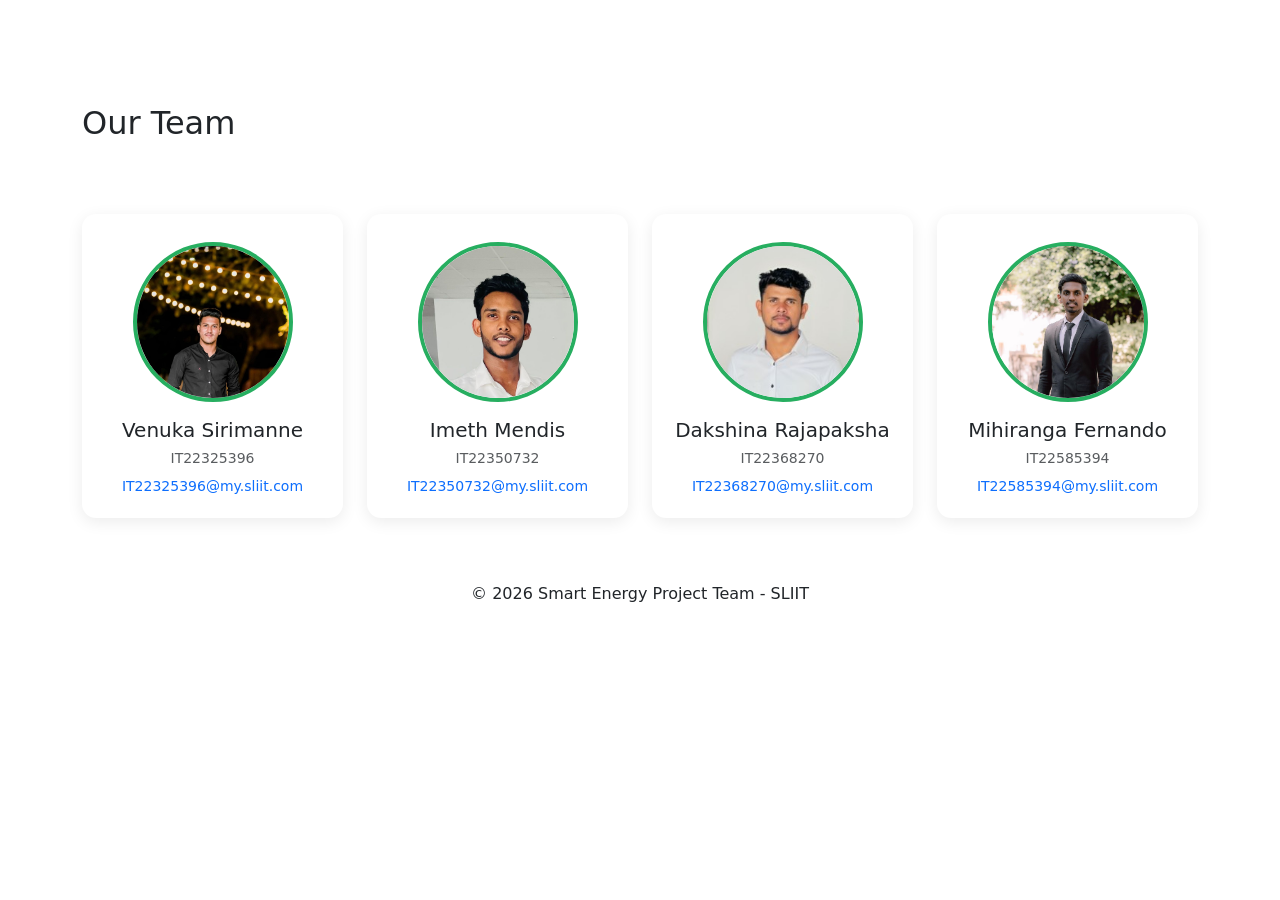
==== about.html @ 3e6121e8 "first commit" ====
<!DOCTYPE html>
<html lang="en">
<head>
    <meta charset="UTF-8">
    <title>About Us | Smart Energy Management</title>
    <link href="https://cdn.jsdelivr.net/npm/bootstrap@5.3.0/dist/css/bootstrap.min.css" rel="stylesheet">
    <link rel="stylesheet" href="assets/css/style.css">
</head>
<body>

<nav class="navbar navbar-expand-lg navbar-dark sticky-top">
    <div class="container">
        <a class="navbar-brand" href="index.html">EnergySMART</a>
        <button class="navbar-toggler" type="button" data-bs-toggle="collapse" data-bs-target="#navbarNav">
            <span class="navbar-toggler-icon"></span>
        </button>
        <div class="collapse navbar-collapse" id="navbarNav">
            <ul class="navbar-nav ms-auto">
                <li class="nav-item"><a class="nav-link" href="index.html">Home</a></li>
                <li class="nav-item"><a class="nav-link" href="domain.html">Domain</a></li>
                <li class="nav-item dropdown">
                    <a class="nav-link dropdown-toggle" href="#" id="milestoneDrop" data-bs-toggle="dropdown">Milestones</a>
                    <ul class="dropdown-menu">
                        <li><a class="dropdown-item" href="milestones.html#proposal">Project Proposal</a></li>
                        <li><a class="dropdown-item" href="milestones.html#pp1">Progress Presentation 1</a></li>
                        <li><a class="dropdown-item" href="milestones.html#pp2">Progress Presentation 2</a></li>
                        <li><a class="dropdown-item" href="milestones.html#final">Final Assessment</a></li>
                    </ul>
                </li>
                <li class="nav-item"><a class="nav-link" href="documents.html">Documents</a></li>
                <li class="nav-item"><a class="nav-link" href="slides.html">Slides</a></li>
                <li class="nav-item"><a class="nav-link active" href="about.html">About us</a></li>
                <li class="nav-item"><a class="nav-link" href="contact.html">Contact us</a></li>
            </ul>
        </div>
    </div>
</nav>

<style>
    .member-img {
        width: 160px;
        height: 160px;
        object-fit: cover;
        object-position: center top;
        border-radius: 50%;
        border: 4px solid #27ae60;
        display: block;
        margin: 0 auto 16px;
    }
    .member-card {
        background: #fff;
        border-radius: 14px;
        padding: 28px 16px 20px;
        box-shadow: 0 4px 16px rgba(0,0,0,0.08);
        transition: transform .2s;
    }
    .member-card:hover { transform: translateY(-5px); }
</style>

<main class="container my-5">
    <h2 class="section-title">Our Team</h2>
    <div class="row text-center mt-5 g-4">
        <div class="col-md-3 col-sm-6">
            <div class="member-card">
                <img src="assets/images/member1.jpg" class="member-img" alt="Venuka Sirimanne">
                <h5 class="mb-1">Venuka Sirimanne</h5>
                <p class="text-muted mb-1"><small>IT22325396</small></p>
                <p class="mb-0"><a href="mailto:IT22325396@my.sliit.com" class="text-decoration-none small">IT22325396@my.sliit.com</a></p>
            </div>
        </div>
        <div class="col-md-3 col-sm-6">
            <div class="member-card">
                <img src="assets/images/member2.jpg" class="member-img" alt="Imeth Mendis">
                <h5 class="mb-1">Imeth Mendis</h5>
                <p class="text-muted mb-1"><small>IT22350732</small></p>
                <p class="mb-0"><a href="mailto:IT22350732@my.sliit.com" class="text-decoration-none small">IT22350732@my.sliit.com</a></p>
            </div>
        </div>
        <div class="col-md-3 col-sm-6">
            <div class="member-card">
                <img src="assets/images/member3.jpg" class="member-img" alt="Dakshina Rajapaksha">
                <h5 class="mb-1">Dakshina Rajapaksha</h5>
                <p class="text-muted mb-1"><small>IT22368270</small></p>
                <p class="mb-0"><a href="mailto:IT22368270@my.sliit.com" class="text-decoration-none small">IT22368270@my.sliit.com</a></p>
            </div>
        </div>
        <div class="col-md-3 col-sm-6">
            <div class="member-card">
                <img src="assets/images/member4.jpg" class="member-img" alt="Mihiranga Fernando">
                <h5 class="mb-1">Mihiranga Fernando</h5>
                <p class="text-muted mb-1"><small>IT22585394</small></p>
                <p class="mb-0"><a href="mailto:IT22585394@my.sliit.com" class="text-decoration-none small">IT22585394@my.sliit.com</a></p>
            </div>
        </div>
    </div>
</main>
<footer class="text-center py-3 mt-5"><p>&copy; 2026 Smart Energy Project Team - SLIIT</p></footer>

<script src="https://cdn.jsdelivr.net/npm/bootstrap@5.3.0/dist/js/bootstrap.bundle.min.js"></script>
</body>
</html>
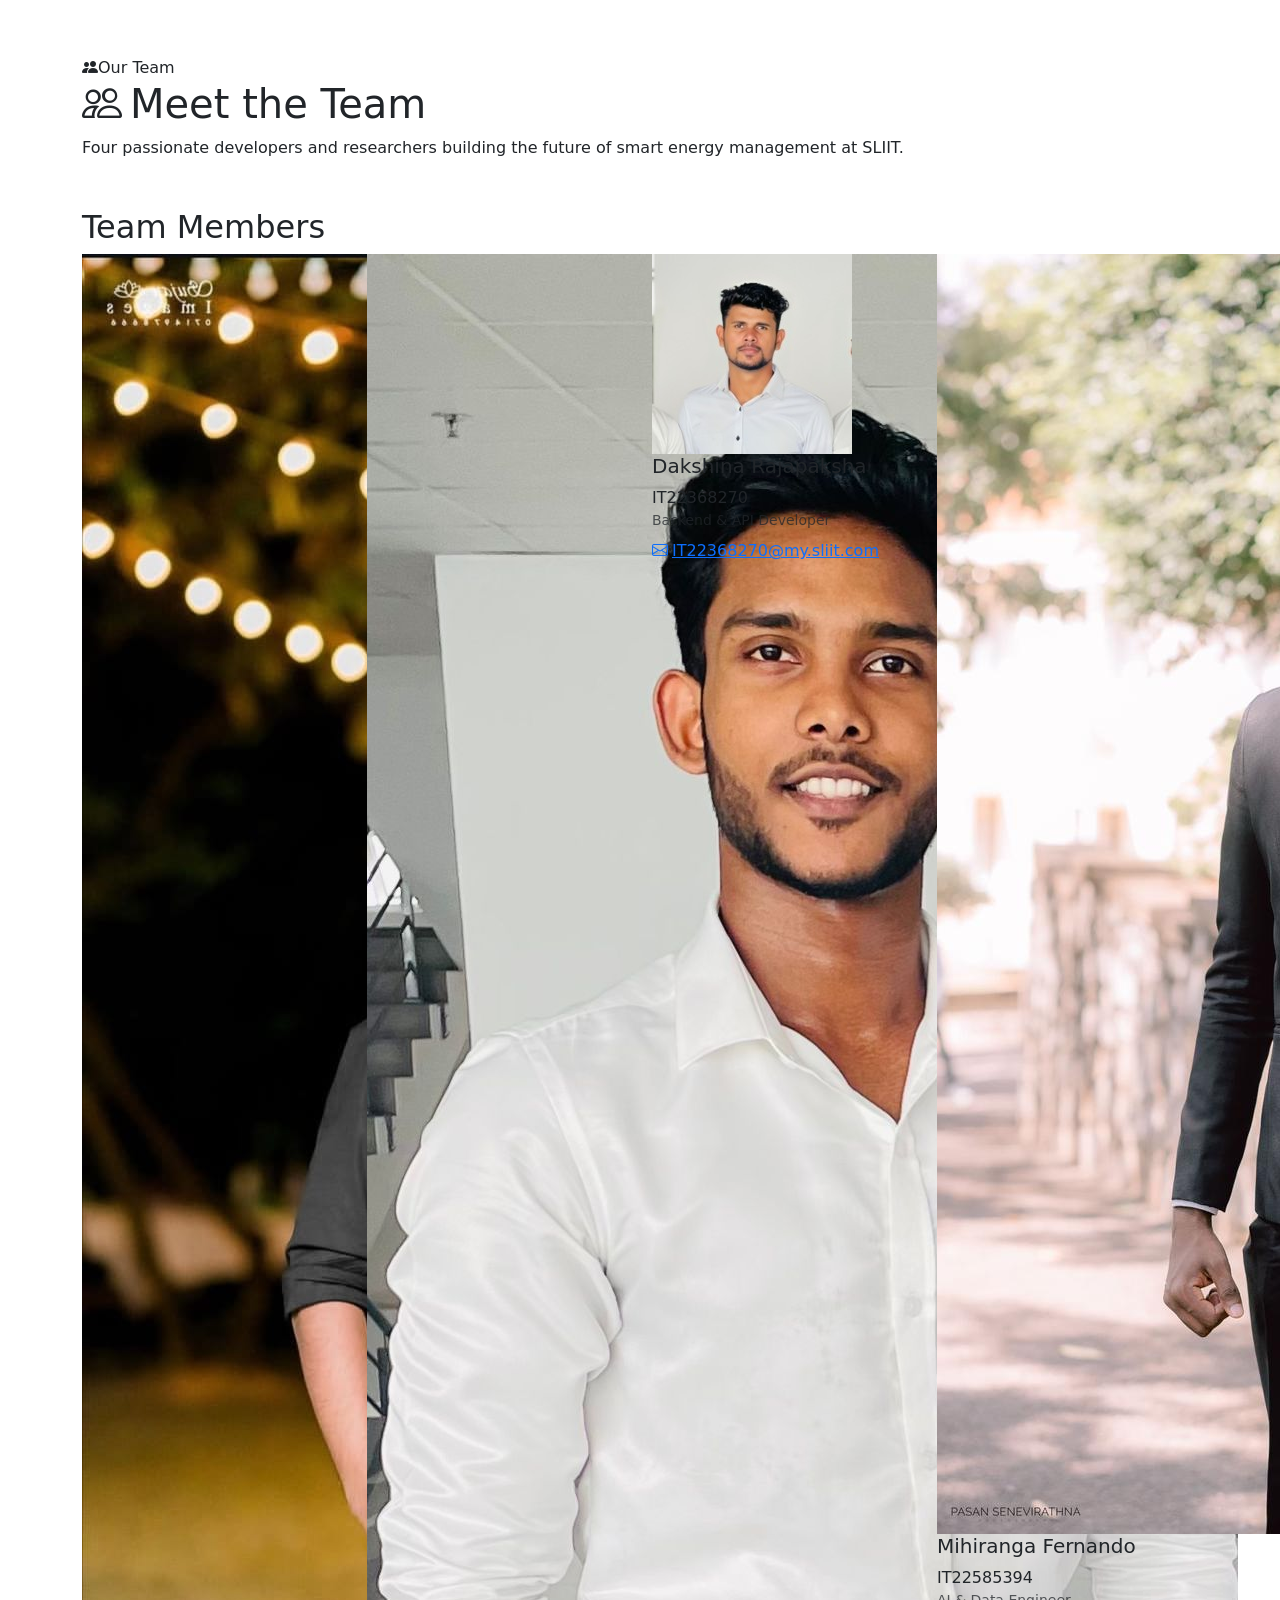
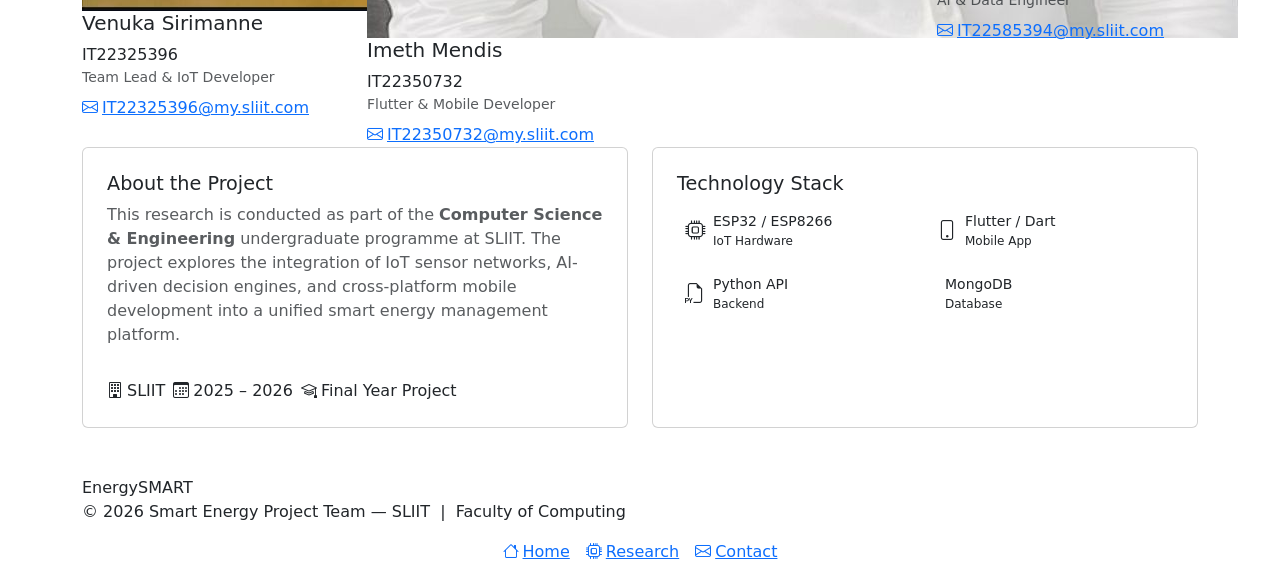
==== commit f991c360: "Enhance website responsiveness and navigation; update contact page layout, add team member details, " ====
--- a/about.html
+++ b/about.html
@@ -1,101 +1,161 @@
-<!DOCTYPE html>
+﻿<!DOCTYPE html>
 <html lang="en">
 <head>
     <meta charset="UTF-8">
+    <meta name="viewport" content="width=device-width, initial-scale=1.0">
     <title>About Us | Smart Energy Management</title>
     <link href="https://cdn.jsdelivr.net/npm/bootstrap@5.3.0/dist/css/bootstrap.min.css" rel="stylesheet">
+    <link href="https://cdn.jsdelivr.net/npm/bootstrap-icons@1.11.3/font/bootstrap-icons.css" rel="stylesheet">
     <link rel="stylesheet" href="assets/css/style.css">
 </head>
 <body>
 
+<!-- ── Navbar ── -->
 <nav class="navbar navbar-expand-lg navbar-dark sticky-top">
     <div class="container">
-        <a class="navbar-brand" href="index.html">EnergySMART</a>
-        <button class="navbar-toggler" type="button" data-bs-toggle="collapse" data-bs-target="#navbarNav">
+        <a class="navbar-brand" href="index.html">Energy<span>SMART</span></a>
+        <button class="navbar-toggler" type="button" data-bs-toggle="collapse" data-bs-target="#navbarNav" aria-label="Toggle navigation">
             <span class="navbar-toggler-icon"></span>
         </button>
         <div class="collapse navbar-collapse" id="navbarNav">
-            <ul class="navbar-nav ms-auto">
-                <li class="nav-item"><a class="nav-link" href="index.html">Home</a></li>
-                <li class="nav-item"><a class="nav-link" href="domain.html">Domain</a></li>
+            <ul class="navbar-nav ms-auto align-items-lg-center">
+                <li class="nav-item"><a class="nav-link" href="index.html"><i class="bi bi-house-fill me-1"></i>Home</a></li>
+                <li class="nav-item"><a class="nav-link" href="domain.html"><i class="bi bi-cpu me-1"></i>Domain</a></li>
                 <li class="nav-item dropdown">
-                    <a class="nav-link dropdown-toggle" href="#" id="milestoneDrop" data-bs-toggle="dropdown">Milestones</a>
+                    <a class="nav-link dropdown-toggle" href="#" id="milestoneDrop" data-bs-toggle="dropdown" aria-expanded="false"><i class="bi bi-flag me-1"></i>Milestones</a>
                     <ul class="dropdown-menu">
-                        <li><a class="dropdown-item" href="milestones.html#proposal">Project Proposal</a></li>
-                        <li><a class="dropdown-item" href="milestones.html#pp1">Progress Presentation 1</a></li>
-                        <li><a class="dropdown-item" href="milestones.html#pp2">Progress Presentation 2</a></li>
-                        <li><a class="dropdown-item" href="milestones.html#final">Final Assessment</a></li>
+                        <li><a class="dropdown-item" href="milestones.html#proposal"><i class="bi bi-file-text me-2"></i>Project Proposal</a></li>
+                        <li><a class="dropdown-item" href="milestones.html#pp1"><i class="bi bi-easel me-2"></i>Progress Presentation 1</a></li>
+                        <li><a class="dropdown-item" href="milestones.html#pp2"><i class="bi bi-easel2 me-2"></i>Progress Presentation 2</a></li>
+                        <li><a class="dropdown-item" href="milestones.html#final"><i class="bi bi-trophy me-2"></i>Final Assessment</a></li>
                     </ul>
                 </li>
-                <li class="nav-item"><a class="nav-link" href="documents.html">Documents</a></li>
-                <li class="nav-item"><a class="nav-link" href="slides.html">Slides</a></li>
-                <li class="nav-item"><a class="nav-link active" href="about.html">About us</a></li>
-                <li class="nav-item"><a class="nav-link" href="contact.html">Contact us</a></li>
+                <li class="nav-item"><a class="nav-link" href="documents.html"><i class="bi bi-folder2-open me-1"></i>Documents</a></li>
+                <li class="nav-item"><a class="nav-link" href="slides.html"><i class="bi bi-easel3 me-1"></i>Slides</a></li>
+                <li class="nav-item"><a class="nav-link active" href="about.html"><i class="bi bi-people me-1"></i>About us</a></li>
+                <li class="nav-item"><a class="nav-link" href="contact.html"><i class="bi bi-envelope me-1"></i>Contact us</a></li>
             </ul>
         </div>
     </div>
 </nav>
 
-<style>
-    .member-img {
-        width: 160px;
-        height: 160px;
-        object-fit: cover;
-        object-position: center top;
-        border-radius: 50%;
-        border: 4px solid #27ae60;
-        display: block;
-        margin: 0 auto 16px;
-    }
-    .member-card {
-        background: #fff;
-        border-radius: 14px;
-        padding: 28px 16px 20px;
-        box-shadow: 0 4px 16px rgba(0,0,0,0.08);
-        transition: transform .2s;
-    }
-    .member-card:hover { transform: translateY(-5px); }
-</style>
+<!-- ── Page Hero ── -->
+<div class="page-hero">
+    <div class="container position-relative">
+        <div class="page-hero-badge"><i class="bi bi-people-fill"></i>Our Team</div>
+        <h1><i class="bi bi-people me-2"></i>Meet the Team</h1>
+        <p>Four passionate developers and researchers building the future of smart energy management at SLIIT.</p>
+    </div>
+</div>
 
+<!-- ── Team Members ── -->
 <main class="container my-5">
-    <h2 class="section-title">Our Team</h2>
-    <div class="row text-center mt-5 g-4">
-        <div class="col-md-3 col-sm-6">
+    <h2 class="section-title">Team Members</h2>
+    <div class="row g-4">
+
+        <div class="col-sm-6 col-lg-3">
             <div class="member-card">
                 <img src="assets/images/member1.jpg" class="member-img" alt="Venuka Sirimanne">
-                <h5 class="mb-1">Venuka Sirimanne</h5>
-                <p class="text-muted mb-1"><small>IT22325396</small></p>
-                <p class="mb-0"><a href="mailto:IT22325396@my.sliit.com" class="text-decoration-none small">IT22325396@my.sliit.com</a></p>
+                <h5>Venuka Sirimanne</h5>
+                <span class="id-badge">IT22325396</span>
+                <p class="text-muted small mb-2">Team Lead &amp; IoT Developer</p>
+                <a href="mailto:IT22325396@my.sliit.com"><i class="bi bi-envelope me-1"></i>IT22325396@my.sliit.com</a>
             </div>
         </div>
-        <div class="col-md-3 col-sm-6">
+
+        <div class="col-sm-6 col-lg-3">
             <div class="member-card">
                 <img src="assets/images/member2.jpg" class="member-img" alt="Imeth Mendis">
-                <h5 class="mb-1">Imeth Mendis</h5>
-                <p class="text-muted mb-1"><small>IT22350732</small></p>
-                <p class="mb-0"><a href="mailto:IT22350732@my.sliit.com" class="text-decoration-none small">IT22350732@my.sliit.com</a></p>
+                <h5>Imeth Mendis</h5>
+                <span class="id-badge">IT22350732</span>
+                <p class="text-muted small mb-2">Flutter &amp; Mobile Developer</p>
+                <a href="mailto:IT22350732@my.sliit.com"><i class="bi bi-envelope me-1"></i>IT22350732@my.sliit.com</a>
             </div>
         </div>
-        <div class="col-md-3 col-sm-6">
+
+        <div class="col-sm-6 col-lg-3">
             <div class="member-card">
                 <img src="assets/images/member3.jpg" class="member-img" alt="Dakshina Rajapaksha">
-                <h5 class="mb-1">Dakshina Rajapaksha</h5>
-                <p class="text-muted mb-1"><small>IT22368270</small></p>
-                <p class="mb-0"><a href="mailto:IT22368270@my.sliit.com" class="text-decoration-none small">IT22368270@my.sliit.com</a></p>
+                <h5>Dakshina Rajapaksha</h5>
+                <span class="id-badge">IT22368270</span>
+                <p class="text-muted small mb-2">Backend &amp; API Developer</p>
+                <a href="mailto:IT22368270@my.sliit.com"><i class="bi bi-envelope me-1"></i>IT22368270@my.sliit.com</a>
             </div>
         </div>
-        <div class="col-md-3 col-sm-6">
+
+        <div class="col-sm-6 col-lg-3">
             <div class="member-card">
                 <img src="assets/images/member4.jpg" class="member-img" alt="Mihiranga Fernando">
-                <h5 class="mb-1">Mihiranga Fernando</h5>
-                <p class="text-muted mb-1"><small>IT22585394</small></p>
-                <p class="mb-0"><a href="mailto:IT22585394@my.sliit.com" class="text-decoration-none small">IT22585394@my.sliit.com</a></p>
+                <h5>Mihiranga Fernando</h5>
+                <span class="id-badge">IT22585394</span>
+                <p class="text-muted small mb-2">AI &amp; Data Engineer</p>
+                <a href="mailto:IT22585394@my.sliit.com"><i class="bi bi-envelope me-1"></i>IT22585394@my.sliit.com</a>
+            </div>
+        </div>
+
+    </div>
+
+    <!-- ── Project Info ── -->
+    <div class="divider"></div>
+    <div class="row g-4 align-items-stretch">
+        <div class="col-md-6">
+            <div class="card p-4 h-100">
+                <h4 class="section-title" style="font-size:1.2rem;">About the Project</h4>
+                <p class="text-muted">This research is conducted as part of the <strong>Computer Science &amp; Engineering</strong> undergraduate programme at SLIIT. The project explores the integration of IoT sensor networks, AI-driven decision engines, and cross-platform mobile development into a unified smart energy management platform.</p>
+                <div class="d-flex flex-wrap gap-2 mt-3">
+                    <span class="tech-badge"><i class="bi bi-building me-1"></i>SLIIT</span>
+                    <span class="tech-badge"><i class="bi bi-calendar3 me-1"></i>2025 – 2026</span>
+                    <span class="tech-badge"><i class="bi bi-mortarboard me-1"></i>Final Year Project</span>
+                </div>
+            </div>
+        </div>
+        <div class="col-md-6">
+            <div class="card p-4 h-100">
+                <h4 class="section-title" style="font-size:1.2rem;">Technology Stack</h4>
+                <div class="row g-2">
+                    <div class="col-6">
+                        <div class="d-flex align-items-center gap-2 p-2 rounded" style="background:var(--surface-alt);">
+                            <i class="bi bi-cpu text-accent fs-5"></i>
+                            <div><div class="fw-600 small">ESP32 / ESP8266</div><div style="font-size:.75rem; color:var(--text-muted);">IoT Hardware</div></div>
+                        </div>
+                    </div>
+                    <div class="col-6">
+                        <div class="d-flex align-items-center gap-2 p-2 rounded" style="background:var(--surface-alt);">
+                            <i class="bi bi-phone text-accent fs-5"></i>
+                            <div><div class="fw-600 small">Flutter / Dart</div><div style="font-size:.75rem; color:var(--text-muted);">Mobile App</div></div>
+                        </div>
+                    </div>
+                    <div class="col-6">
+                        <div class="d-flex align-items-center gap-2 p-2 rounded" style="background:var(--surface-alt);">
+                            <i class="bi bi-filetype-py text-accent fs-5"></i>
+                            <div><div class="fw-600 small">Python API</div><div style="font-size:.75rem; color:var(--text-muted);">Backend</div></div>
+                        </div>
+                    </div>
+                    <div class="col-6">
+                        <div class="d-flex align-items-center gap-2 p-2 rounded" style="background:var(--surface-alt);">
+                            <i class="bi bi-leaf text-accent fs-5"></i>
+                            <div><div class="fw-600 small">MongoDB</div><div style="font-size:.75rem; color:var(--text-muted);">Database</div></div>
+                        </div>
+                    </div>
+                </div>
             </div>
         </div>
     </div>
 </main>
-<footer class="text-center py-3 mt-5"><p>&copy; 2026 Smart Energy Project Team - SLIIT</p></footer>
+
+<!-- ── Footer ── -->
+<footer>
+    <div class="container">
+        <div class="footer-brand">EnergySMART</div>
+        <p>&copy; 2026 Smart Energy Project Team &mdash; SLIIT &nbsp;|&nbsp; Faculty of Computing</p>
+        <div class="mt-3 d-flex justify-content-center gap-3">
+            <a href="index.html"><i class="bi bi-house me-1"></i>Home</a>
+            <a href="domain.html"><i class="bi bi-cpu me-1"></i>Research</a>
+            <a href="contact.html"><i class="bi bi-envelope me-1"></i>Contact</a>
+        </div>
+    </div>
+</footer>
 
 <script src="https://cdn.jsdelivr.net/npm/bootstrap@5.3.0/dist/js/bootstrap.bundle.min.js"></script>
 </body>
-</html>+</html>
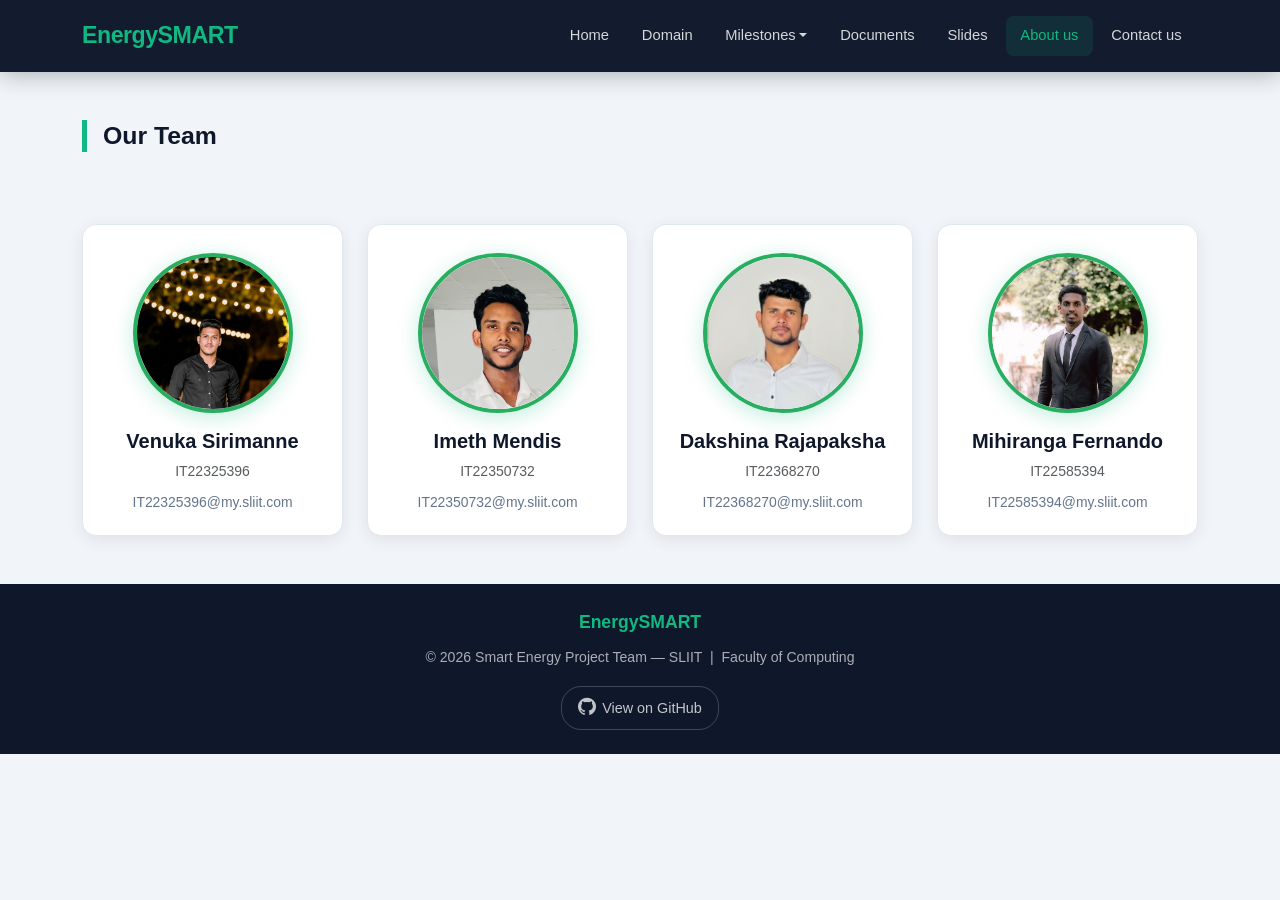
==== commit 16cd0f15: "feat: add GitHub repo link to footer on all pages; add Bootstrap Icons CDN to missing pages" ====
--- a/about.html
+++ b/about.html
@@ -2,7 +2,6 @@
 <html lang="en">
 <head>
     <meta charset="UTF-8">
-    <meta name="viewport" content="width=device-width, initial-scale=1.0">
     <title>About Us | Smart Energy Management</title>
     <link href="https://cdn.jsdelivr.net/npm/bootstrap@5.3.0/dist/css/bootstrap.min.css" rel="stylesheet">
     <link href="https://cdn.jsdelivr.net/npm/bootstrap-icons@1.11.3/font/bootstrap-icons.css" rel="stylesheet">
@@ -10,152 +9,102 @@
 </head>
 <body>
 
-<!-- ── Navbar ── -->
 <nav class="navbar navbar-expand-lg navbar-dark sticky-top">
     <div class="container">
-        <a class="navbar-brand" href="index.html">Energy<span>SMART</span></a>
-        <button class="navbar-toggler" type="button" data-bs-toggle="collapse" data-bs-target="#navbarNav" aria-label="Toggle navigation">
+        <a class="navbar-brand" href="index.html">EnergySMART</a>
+        <button class="navbar-toggler" type="button" data-bs-toggle="collapse" data-bs-target="#navbarNav">
             <span class="navbar-toggler-icon"></span>
         </button>
         <div class="collapse navbar-collapse" id="navbarNav">
-            <ul class="navbar-nav ms-auto align-items-lg-center">
-                <li class="nav-item"><a class="nav-link" href="index.html"><i class="bi bi-house-fill me-1"></i>Home</a></li>
-                <li class="nav-item"><a class="nav-link" href="domain.html"><i class="bi bi-cpu me-1"></i>Domain</a></li>
+            <ul class="navbar-nav ms-auto">
+                <li class="nav-item"><a class="nav-link" href="index.html">Home</a></li>
+                <li class="nav-item"><a class="nav-link" href="domain.html">Domain</a></li>
                 <li class="nav-item dropdown">
-                    <a class="nav-link dropdown-toggle" href="#" id="milestoneDrop" data-bs-toggle="dropdown" aria-expanded="false"><i class="bi bi-flag me-1"></i>Milestones</a>
+                    <a class="nav-link dropdown-toggle" href="#" id="milestoneDrop" data-bs-toggle="dropdown">Milestones</a>
                     <ul class="dropdown-menu">
-                        <li><a class="dropdown-item" href="milestones.html#proposal"><i class="bi bi-file-text me-2"></i>Project Proposal</a></li>
-                        <li><a class="dropdown-item" href="milestones.html#pp1"><i class="bi bi-easel me-2"></i>Progress Presentation 1</a></li>
-                        <li><a class="dropdown-item" href="milestones.html#pp2"><i class="bi bi-easel2 me-2"></i>Progress Presentation 2</a></li>
-                        <li><a class="dropdown-item" href="milestones.html#final"><i class="bi bi-trophy me-2"></i>Final Assessment</a></li>
+                        <li><a class="dropdown-item" href="milestones.html#proposal">Project Proposal</a></li>
+                        <li><a class="dropdown-item" href="milestones.html#pp1">Progress Presentation 1</a></li>
+                        <li><a class="dropdown-item" href="milestones.html#pp2">Progress Presentation 2</a></li>
+                        <li><a class="dropdown-item" href="milestones.html#final">Final Assessment</a></li>
                     </ul>
                 </li>
-                <li class="nav-item"><a class="nav-link" href="documents.html"><i class="bi bi-folder2-open me-1"></i>Documents</a></li>
-                <li class="nav-item"><a class="nav-link" href="slides.html"><i class="bi bi-easel3 me-1"></i>Slides</a></li>
-                <li class="nav-item"><a class="nav-link active" href="about.html"><i class="bi bi-people me-1"></i>About us</a></li>
-                <li class="nav-item"><a class="nav-link" href="contact.html"><i class="bi bi-envelope me-1"></i>Contact us</a></li>
+                <li class="nav-item"><a class="nav-link" href="documents.html">Documents</a></li>
+                <li class="nav-item"><a class="nav-link" href="slides.html">Slides</a></li>
+                <li class="nav-item"><a class="nav-link active" href="about.html">About us</a></li>
+                <li class="nav-item"><a class="nav-link" href="contact.html">Contact us</a></li>
             </ul>
         </div>
     </div>
 </nav>
 
-<!-- ── Page Hero ── -->
-<div class="page-hero">
-    <div class="container position-relative">
-        <div class="page-hero-badge"><i class="bi bi-people-fill"></i>Our Team</div>
-        <h1><i class="bi bi-people me-2"></i>Meet the Team</h1>
-        <p>Four passionate developers and researchers building the future of smart energy management at SLIIT.</p>
-    </div>
-</div>
+<style>
+    .member-img {
+        width: 160px;
+        height: 160px;
+        object-fit: cover;
+        object-position: center top;
+        border-radius: 50%;
+        border: 4px solid #27ae60;
+        display: block;
+        margin: 0 auto 16px;
+    }
+    .member-card {
+        background: #fff;
+        border-radius: 14px;
+        padding: 28px 16px 20px;
+        box-shadow: 0 4px 16px rgba(0,0,0,0.08);
+        transition: transform .2s;
+    }
+    .member-card:hover { transform: translateY(-5px); }
+</style>
 
-<!-- ── Team Members ── -->
 <main class="container my-5">
-    <h2 class="section-title">Team Members</h2>
-    <div class="row g-4">
-
-        <div class="col-sm-6 col-lg-3">
+    <h2 class="section-title">Our Team</h2>
+    <div class="row text-center mt-5 g-4">
+        <div class="col-md-3 col-sm-6">
             <div class="member-card">
                 <img src="assets/images/member1.jpg" class="member-img" alt="Venuka Sirimanne">
-                <h5>Venuka Sirimanne</h5>
-                <span class="id-badge">IT22325396</span>
-                <p class="text-muted small mb-2">Team Lead &amp; IoT Developer</p>
-                <a href="mailto:IT22325396@my.sliit.com"><i class="bi bi-envelope me-1"></i>IT22325396@my.sliit.com</a>
+                <h5 class="mb-1">Venuka Sirimanne</h5>
+                <p class="text-muted mb-1"><small>IT22325396</small></p>
+                <p class="mb-0"><a href="mailto:IT22325396@my.sliit.com" class="text-decoration-none small">IT22325396@my.sliit.com</a></p>
             </div>
         </div>
-
-        <div class="col-sm-6 col-lg-3">
+        <div class="col-md-3 col-sm-6">
             <div class="member-card">
                 <img src="assets/images/member2.jpg" class="member-img" alt="Imeth Mendis">
-                <h5>Imeth Mendis</h5>
-                <span class="id-badge">IT22350732</span>
-                <p class="text-muted small mb-2">Flutter &amp; Mobile Developer</p>
-                <a href="mailto:IT22350732@my.sliit.com"><i class="bi bi-envelope me-1"></i>IT22350732@my.sliit.com</a>
+                <h5 class="mb-1">Imeth Mendis</h5>
+                <p class="text-muted mb-1"><small>IT22350732</small></p>
+                <p class="mb-0"><a href="mailto:IT22350732@my.sliit.com" class="text-decoration-none small">IT22350732@my.sliit.com</a></p>
             </div>
         </div>
-
-        <div class="col-sm-6 col-lg-3">
+        <div class="col-md-3 col-sm-6">
             <div class="member-card">
                 <img src="assets/images/member3.jpg" class="member-img" alt="Dakshina Rajapaksha">
-                <h5>Dakshina Rajapaksha</h5>
-                <span class="id-badge">IT22368270</span>
-                <p class="text-muted small mb-2">Backend &amp; API Developer</p>
-                <a href="mailto:IT22368270@my.sliit.com"><i class="bi bi-envelope me-1"></i>IT22368270@my.sliit.com</a>
+                <h5 class="mb-1">Dakshina Rajapaksha</h5>
+                <p class="text-muted mb-1"><small>IT22368270</small></p>
+                <p class="mb-0"><a href="mailto:IT22368270@my.sliit.com" class="text-decoration-none small">IT22368270@my.sliit.com</a></p>
             </div>
         </div>
-
-        <div class="col-sm-6 col-lg-3">
+        <div class="col-md-3 col-sm-6">
             <div class="member-card">
                 <img src="assets/images/member4.jpg" class="member-img" alt="Mihiranga Fernando">
-                <h5>Mihiranga Fernando</h5>
-                <span class="id-badge">IT22585394</span>
-                <p class="text-muted small mb-2">AI &amp; Data Engineer</p>
-                <a href="mailto:IT22585394@my.sliit.com"><i class="bi bi-envelope me-1"></i>IT22585394@my.sliit.com</a>
-            </div>
-        </div>
-
-    </div>
-
-    <!-- ── Project Info ── -->
-    <div class="divider"></div>
-    <div class="row g-4 align-items-stretch">
-        <div class="col-md-6">
-            <div class="card p-4 h-100">
-                <h4 class="section-title" style="font-size:1.2rem;">About the Project</h4>
-                <p class="text-muted">This research is conducted as part of the <strong>Computer Science &amp; Engineering</strong> undergraduate programme at SLIIT. The project explores the integration of IoT sensor networks, AI-driven decision engines, and cross-platform mobile development into a unified smart energy management platform.</p>
-                <div class="d-flex flex-wrap gap-2 mt-3">
-                    <span class="tech-badge"><i class="bi bi-building me-1"></i>SLIIT</span>
-                    <span class="tech-badge"><i class="bi bi-calendar3 me-1"></i>2025 – 2026</span>
-                    <span class="tech-badge"><i class="bi bi-mortarboard me-1"></i>Final Year Project</span>
-                </div>
-            </div>
-        </div>
-        <div class="col-md-6">
-            <div class="card p-4 h-100">
-                <h4 class="section-title" style="font-size:1.2rem;">Technology Stack</h4>
-                <div class="row g-2">
-                    <div class="col-6">
-                        <div class="d-flex align-items-center gap-2 p-2 rounded" style="background:var(--surface-alt);">
-                            <i class="bi bi-cpu text-accent fs-5"></i>
-                            <div><div class="fw-600 small">ESP32 / ESP8266</div><div style="font-size:.75rem; color:var(--text-muted);">IoT Hardware</div></div>
-                        </div>
-                    </div>
-                    <div class="col-6">
-                        <div class="d-flex align-items-center gap-2 p-2 rounded" style="background:var(--surface-alt);">
-                            <i class="bi bi-phone text-accent fs-5"></i>
-                            <div><div class="fw-600 small">Flutter / Dart</div><div style="font-size:.75rem; color:var(--text-muted);">Mobile App</div></div>
-                        </div>
-                    </div>
-                    <div class="col-6">
-                        <div class="d-flex align-items-center gap-2 p-2 rounded" style="background:var(--surface-alt);">
-                            <i class="bi bi-filetype-py text-accent fs-5"></i>
-                            <div><div class="fw-600 small">Python API</div><div style="font-size:.75rem; color:var(--text-muted);">Backend</div></div>
-                        </div>
-                    </div>
-                    <div class="col-6">
-                        <div class="d-flex align-items-center gap-2 p-2 rounded" style="background:var(--surface-alt);">
-                            <i class="bi bi-leaf text-accent fs-5"></i>
-                            <div><div class="fw-600 small">MongoDB</div><div style="font-size:.75rem; color:var(--text-muted);">Database</div></div>
-                        </div>
-                    </div>
-                </div>
+                <h5 class="mb-1">Mihiranga Fernando</h5>
+                <p class="text-muted mb-1"><small>IT22585394</small></p>
+                <p class="mb-0"><a href="mailto:IT22585394@my.sliit.com" class="text-decoration-none small">IT22585394@my.sliit.com</a></p>
             </div>
         </div>
     </div>
 </main>
-
-<!-- ── Footer ── -->
-<footer>
+<footer class="text-center py-4 mt-5" style="background:#0f172a; color:rgba(255,255,255,.65);">
     <div class="container">
-        <div class="footer-brand">EnergySMART</div>
-        <p>&copy; 2026 Smart Energy Project Team &mdash; SLIIT &nbsp;|&nbsp; Faculty of Computing</p>
-        <div class="mt-3 d-flex justify-content-center gap-3">
-            <a href="index.html"><i class="bi bi-house me-1"></i>Home</a>
-            <a href="domain.html"><i class="bi bi-cpu me-1"></i>Research</a>
-            <a href="contact.html"><i class="bi bi-envelope me-1"></i>Contact</a>
-        </div>
+        <p class="mb-2" style="font-family:'Poppins',sans-serif; font-size:1.1rem; font-weight:800; color:#10b981;">EnergySMART</p>
+        <p class="mb-3" style="font-size:.88rem;">&copy; 2026 Smart Energy Project Team &mdash; SLIIT &nbsp;|&nbsp; Faculty of Computing</p>
+        <a href="https://github.com/Siri200211/Energy_Project_Web" target="_blank" rel="noopener noreferrer" style="color:rgba(255,255,255,.75); font-size:.9rem; text-decoration:none; display:inline-flex; align-items:center; gap:6px; border:1px solid rgba(255,255,255,.2); border-radius:20px; padding:6px 16px; transition:all .2s;" onmouseover="this.style.color='white';this.style.borderColor='rgba(255,255,255,.5)'" onmouseout="this.style.color='rgba(255,255,255,.75)';this.style.borderColor='rgba(255,255,255,.2)'">
+            <i class="bi bi-github" style="font-size:1.1rem;"></i> View on GitHub
+        </a>
     </div>
 </footer>
 
 <script src="https://cdn.jsdelivr.net/npm/bootstrap@5.3.0/dist/js/bootstrap.bundle.min.js"></script>
 </body>
-</html>
+</html>
--- a/assets/css/style.css
+++ b/assets/css/style.css
@@ -0,0 +1,489 @@
+﻿@import url('https://fonts.googleapis.com/css2?family=Inter:wght@300;400;500;600;700&family=Poppins:wght@600;700;800&display=swap');
+
+/* ── CSS Variables ──────────────────────────────── */
+:root {
+  --primary:       #0f172a;
+  --primary-light: #1e293b;
+  --accent:        #10b981;
+  --accent-light:  #34d399;
+  --accent-dark:   #059669;
+  --surface:       #ffffff;
+  --surface-alt:   #f0fdf9;
+  --bg:            #f1f5f9;
+  --text:          #1e293b;
+  --text-muted:    #64748b;
+  --border:        #e2e8f0;
+  --shadow-sm:     0 1px 4px rgba(0,0,0,.07), 0 1px 2px rgba(0,0,0,.05);
+  --shadow-md:     0 4px 16px rgba(0,0,0,.09);
+  --shadow-lg:     0 12px 40px rgba(0,0,0,.13);
+  --radius:        14px;
+  --gradient:      linear-gradient(135deg, #0f172a 0%, #1a3350 45%, #064e3b 100%);
+}
+
+/* ── Reset & Base ───────────────────────────────── */
+*, *::before, *::after { box-sizing: border-box; margin: 0; padding: 0; }
+html { scroll-behavior: smooth; }
+body {
+  font-family: 'Inter', 'Segoe UI', sans-serif;
+  background: var(--bg);
+  color: var(--text);
+  line-height: 1.7;
+  font-size: 1rem;
+}
+a { color: var(--accent); text-decoration: none; transition: color .2s; }
+a:hover { color: var(--accent-dark); }
+img { max-width: 100%; height: auto; }
+
+/* ── Navbar ─────────────────────────────────────── */
+.navbar {
+  background: rgba(15, 23, 42, 0.98) !important;
+  backdrop-filter: blur(16px);
+  -webkit-backdrop-filter: blur(16px);
+  box-shadow: 0 2px 24px rgba(0,0,0,.3);
+  padding: .7rem 0;
+  transition: all .3s;
+}
+.navbar-brand {
+  font-family: 'Poppins', sans-serif;
+  font-weight: 800;
+  font-size: 1.45rem;
+  color: var(--accent) !important;
+  letter-spacing: -0.5px;
+}
+.navbar-brand span { color: white; }
+.nav-link {
+  color: rgba(255,255,255,.82) !important;
+  font-weight: 500;
+  font-size: .92rem;
+  padding: .45rem .9rem !important;
+  border-radius: 8px;
+  transition: all .22s;
+  margin: 0 2px;
+}
+.nav-link:hover { color: #fff !important; background: rgba(16,185,129,.18); }
+.nav-link.active { color: var(--accent) !important; background: rgba(16,185,129,.12); }
+.dropdown-menu {
+  border: none;
+  border-radius: 12px;
+  box-shadow: 0 8px 32px rgba(0,0,0,.2);
+  padding: .5rem;
+  background: var(--primary-light);
+  min-width: 220px;
+}
+.dropdown-item {
+  color: rgba(255,255,255,.8);
+  border-radius: 8px;
+  padding: .55rem 1rem;
+  font-size: .88rem;
+  transition: all .15s;
+}
+.dropdown-item:hover { background: var(--accent) !important; color: #fff !important; }
+.navbar-toggler {
+  border: 1.5px solid rgba(255,255,255,.3);
+  border-radius: 8px;
+  padding: .35rem .6rem;
+}
+.navbar-toggler:focus { box-shadow: 0 0 0 3px rgba(16,185,129,.3); }
+.navbar-toggler-icon {
+  background-image: url("data:image/svg+xml,%3csvg xmlns='http://www.w3.org/2000/svg' viewBox='0 0 30 30'%3e%3cpath stroke='rgba%28255,255,255,.8%29' stroke-width='2' d='M4 7h22M4 15h22M4 23h22'/%3e%3c/svg%3e");
+}
+
+/* ── Hero (Home) ────────────────────────────────── */
+.hero-section {
+  background: var(--gradient);
+  color: white;
+  padding: 110px 0 90px;
+  position: relative;
+  overflow: hidden;
+  text-align: center;
+}
+.hero-section::before {
+  content: '';
+  position: absolute; inset: 0;
+  background-image: radial-gradient(circle at 20% 50%, rgba(16,185,129,.12) 0%, transparent 50%),
+                    radial-gradient(circle at 80% 20%, rgba(16,185,129,.08) 0%, transparent 40%);
+  pointer-events: none;
+}
+.hero-badge {
+  display: inline-flex; align-items: center; gap: 7px;
+  background: rgba(16,185,129,.18);
+  border: 1px solid rgba(16,185,129,.4);
+  color: var(--accent-light);
+  border-radius: 50px;
+  padding: 5px 18px;
+  font-size: .85rem;
+  font-weight: 500;
+  margin-bottom: 24px;
+}
+.hero-badge i { font-size: .9rem; }
+.hero-section h1 {
+  font-family: 'Poppins', sans-serif;
+  font-weight: 800;
+  font-size: clamp(2rem, 5.5vw, 3.4rem);
+  line-height: 1.2;
+  margin-bottom: 20px;
+}
+.hero-section h1 span { color: var(--accent-light); }
+.hero-section .lead {
+  font-size: clamp(.98rem, 2.5vw, 1.22rem);
+  opacity: .88;
+  max-width: 640px;
+  margin: 0 auto 2.5rem;
+  font-weight: 400;
+}
+.hero-cta { display: flex; gap: 14px; justify-content: center; flex-wrap: wrap; }
+.hero-cta .btn-main {
+  background: var(--accent);
+  color: white;
+  border: none;
+  border-radius: 10px;
+  padding: .75rem 2rem;
+  font-weight: 600;
+  font-size: 1rem;
+  transition: all .22s;
+}
+.hero-cta .btn-main:hover { background: var(--accent-dark); transform: translateY(-2px); box-shadow: 0 8px 24px rgba(16,185,129,.35); color: white; }
+.hero-cta .btn-ghost {
+  background: rgba(255,255,255,.1);
+  color: white;
+  border: 1.5px solid rgba(255,255,255,.35);
+  border-radius: 10px;
+  padding: .72rem 1.8rem;
+  font-weight: 600;
+  font-size: 1rem;
+  transition: all .22s;
+}
+.hero-cta .btn-ghost:hover { background: rgba(255,255,255,.2); transform: translateY(-2px); color: white; }
+
+/* ── Stats Strip ────────────────────────────────── */
+.stats-section {
+  background: var(--surface);
+  padding: 0;
+  position: relative;
+  z-index: 2;
+}
+.stats-wrapper {
+  background: var(--surface);
+  border-radius: 0 0 var(--radius) var(--radius);
+  box-shadow: 0 8px 32px rgba(0,0,0,.08);
+  padding: 32px 40px;
+}
+.stat-item { text-align: center; padding: 10px 20px; }
+.stat-item + .stat-item { border-left: 1px solid var(--border); }
+.stat-value {
+  font-family: 'Poppins', sans-serif;
+  font-size: 2.1rem;
+  font-weight: 800;
+  color: var(--accent);
+  line-height: 1;
+  display: block;
+}
+.stat-label { font-size: .84rem; color: var(--text-muted); font-weight: 500; margin-top: 5px; }
+
+/* ── Feature Cards ──────────────────────────────── */
+.feature-card {
+  background: var(--surface);
+  border-radius: var(--radius);
+  padding: 32px 26px;
+  box-shadow: var(--shadow-sm);
+  border: 1px solid var(--border);
+  height: 100%;
+  transition: transform .25s, box-shadow .25s;
+}
+.feature-card:hover { transform: translateY(-6px); box-shadow: var(--shadow-lg); }
+.feature-icon {
+  width: 58px; height: 58px;
+  background: linear-gradient(135deg, var(--accent-dark), var(--accent-light));
+  border-radius: 14px;
+  display: flex; align-items: center; justify-content: center;
+  font-size: 1.6rem; color: white;
+  margin-bottom: 18px;
+  box-shadow: 0 4px 14px rgba(16,185,129,.3);
+}
+.feature-card h5 {
+  font-family: 'Poppins', sans-serif;
+  font-weight: 700;
+  color: var(--primary);
+  margin-bottom: 10px;
+  font-size: 1.05rem;
+}
+.feature-card p { color: var(--text-muted); font-size: .93rem; line-height: 1.65; }
+
+/* ── Page Hero (sub-pages) ──────────────────────── */
+.page-hero {
+  background: var(--gradient);
+  color: white;
+  padding: 65px 0 52px;
+  text-align: center;
+  position: relative;
+  overflow: hidden;
+}
+.page-hero::before {
+  content: '';
+  position: absolute; inset: 0;
+  background: radial-gradient(circle at 60% 40%, rgba(16,185,129,.1) 0%, transparent 60%);
+  pointer-events: none;
+}
+.page-hero h1 {
+  font-family: 'Poppins', sans-serif;
+  font-weight: 700;
+  font-size: clamp(1.7rem, 4vw, 2.5rem);
+  margin-bottom: 12px;
+}
+.page-hero p { opacity: .82; max-width: 580px; margin: 0 auto; font-size: 1.02rem; }
+.page-hero-badge {
+  display: inline-flex; align-items: center; gap: 7px;
+  background: rgba(16,185,129,.2);
+  border: 1px solid rgba(16,185,129,.35);
+  color: var(--accent-light);
+  border-radius: 50px; padding: 4px 16px;
+  font-size: .82rem; font-weight: 500;
+  margin-bottom: 16px;
+}
+
+/* ── Section Title ──────────────────────────────── */
+.section-title {
+  font-family: 'Poppins', sans-serif;
+  font-weight: 700;
+  color: var(--primary);
+  border-left: 5px solid var(--accent);
+  padding-left: 16px;
+  margin-bottom: 28px;
+  line-height: 1.3;
+  font-size: 1.55rem;
+}
+
+/* ── Generic Card ───────────────────────────────── */
+.card {
+  border: 1px solid var(--border);
+  border-radius: var(--radius);
+  background: var(--surface);
+  box-shadow: var(--shadow-sm);
+  transition: transform .22s, box-shadow .22s;
+}
+.card:hover { transform: translateY(-3px); box-shadow: var(--shadow-md); }
+.card-header { border-radius: calc(var(--radius) - 1px) calc(var(--radius) - 1px) 0 0 !important; font-weight: 600; }
+
+/* ── Milestone Timeline ─────────────────────────── */
+.timeline { position: relative; padding-left: 36px; }
+.timeline::before {
+  content: '';
+  position: absolute; left: 14px; top: 8px; bottom: 8px;
+  width: 2px; background: linear-gradient(to bottom, var(--accent), #e2e8f0);
+  border-radius: 2px;
+}
+.timeline-item { position: relative; margin-bottom: 28px; }
+.timeline-dot {
+  position: absolute; left: -28px; top: 18px;
+  width: 28px; height: 28px;
+  border-radius: 50%;
+  display: flex; align-items: center; justify-content: center;
+  font-size: .7rem; font-weight: 700; color: white;
+  z-index: 1; box-shadow: 0 0 0 4px var(--bg);
+}
+.timeline-card {
+  background: var(--surface);
+  border-radius: var(--radius);
+  padding: 22px 26px;
+  box-shadow: var(--shadow-sm);
+  border: 1px solid var(--border);
+  border-left: 4px solid var(--accent);
+  transition: transform .22s, box-shadow .22s;
+}
+.timeline-card:hover { transform: translateX(4px); box-shadow: var(--shadow-md); }
+.timeline-card.pending { border-left-color: #f59e0b; }
+.timeline-card h5 {
+  font-family: 'Poppins', sans-serif;
+  font-weight: 700; color: var(--primary);
+  margin-bottom: 10px; font-size: 1.05rem;
+}
+.timeline-meta {
+  display: flex; flex-wrap: wrap; gap: 16px;
+  font-size: .88rem; color: var(--text-muted);
+  margin-bottom: 12px;
+}
+.timeline-meta span { display: flex; align-items: center; gap: 5px; }
+
+/* ── About / Member Cards ───────────────────────── */
+.member-img {
+  width: 150px; height: 150px;
+  object-fit: cover; object-position: center top;
+  border-radius: 50%;
+  border: 4px solid var(--accent);
+  display: block; margin: 0 auto 18px;
+  box-shadow: 0 4px 20px rgba(16,185,129,.25);
+  transition: transform .25s, box-shadow .25s;
+}
+.member-card:hover .member-img { transform: scale(1.05); box-shadow: 0 8px 28px rgba(16,185,129,.35); }
+.member-card {
+  background: var(--surface);
+  border-radius: var(--radius);
+  padding: 36px 22px 28px;
+  box-shadow: var(--shadow-sm);
+  border: 1px solid var(--border);
+  text-align: center;
+  transition: transform .25s, box-shadow .25s;
+  height: 100%;
+}
+.member-card:hover { transform: translateY(-6px); box-shadow: var(--shadow-lg); }
+.member-card h5 { font-family: 'Poppins', sans-serif; font-weight: 700; color: var(--primary); margin-bottom: 6px; }
+.member-card .id-badge {
+  display: inline-block;
+  background: var(--surface-alt);
+  color: var(--accent-dark);
+  border: 1px solid rgba(16,185,129,.3);
+  border-radius: 50px; padding: 2px 14px;
+  font-size: .8rem; font-weight: 600;
+  margin-bottom: 10px;
+}
+.member-card a { color: var(--text-muted); font-size: .87rem; }
+.member-card a:hover { color: var(--accent); }
+
+/* ── Contact ────────────────────────────────────── */
+.contact-info-card {
+  background: var(--primary);
+  color: white;
+  border-radius: var(--radius);
+  padding: 36px 30px;
+  height: 100%;
+}
+.contact-info-card h4 { font-family: 'Poppins', sans-serif; font-weight: 700; color: var(--accent-light); margin-bottom: 20px; }
+.contact-member-row { border-bottom: 1px solid rgba(255,255,255,.1); padding-bottom: 16px; margin-bottom: 16px; display: flex; align-items: flex-start; gap: 14px; }
+.contact-member-row:last-of-type { border-bottom: none; }
+.contact-member-row strong { color: white; }
+.contact-member-row small { color: rgba(255,255,255,.5); }
+.form-card {
+  background: var(--surface);
+  border-radius: var(--radius);
+  padding: 36px 32px;
+  box-shadow: var(--shadow-md);
+  border: 1px solid var(--border);
+}
+.form-card h4 { font-family: 'Poppins', sans-serif; font-weight: 700; color: var(--primary); margin-bottom: 24px; }
+.form-control, .form-select {
+  border: 1.5px solid var(--border);
+  border-radius: 10px;
+  padding: .65rem 1rem;
+  font-size: .95rem;
+  transition: border-color .2s, box-shadow .2s;
+  background: var(--surface);
+}
+.form-control:focus, .form-select:focus {
+  border-color: var(--accent);
+  box-shadow: 0 0 0 3px rgba(16,185,129,.15);
+  outline: none;
+}
+.form-label { font-weight: 500; font-size: .9rem; color: var(--text); margin-bottom: 6px; }
+.btn-submit {
+  background: linear-gradient(135deg, var(--accent-dark), var(--accent));
+  color: white; border: none;
+  border-radius: 10px; padding: .75rem 2rem;
+  font-weight: 600; font-size: .97rem;
+  width: 100%; cursor: pointer;
+  transition: all .22s;
+}
+.btn-submit:hover { transform: translateY(-2px); box-shadow: 0 8px 24px rgba(16,185,129,.35); }
+
+/* ── Domain (shared with inline styles) ──────────── */
+.section-card {
+  border: 1px solid var(--border);
+  border-radius: var(--radius);
+  background: var(--surface);
+  box-shadow: var(--shadow-sm);
+  transition: transform .22s, box-shadow .22s;
+}
+.section-card:hover { transform: translateY(-3px); box-shadow: var(--shadow-md); }
+.icon-circle {
+  width: 52px; height: 52px; border-radius: 50%;
+  display: flex; align-items: center; justify-content: center;
+  font-size: 1.4rem; flex-shrink: 0;
+}
+.highlight-box { border-left: 4px solid var(--accent); background: var(--surface-alt); border-radius: 0 10px 10px 0; padding: 20px 24px; }
+.problem-box { border-left: 4px solid #ef4444; background: #fff5f5; border-radius: 0 10px 10px 0; padding: 20px 24px; }
+.objective-item {
+  display: flex; align-items: flex-start; gap: 14px;
+  background: var(--bg); border-radius: 10px; padding: 16px 20px; margin-bottom: 12px;
+}
+.objective-num {
+  min-width: 34px; height: 34px; background: var(--accent); color: white;
+  border-radius: 50%; display: flex; align-items: center; justify-content: center;
+  font-weight: 700; font-size: .85rem; flex-shrink: 0;
+}
+.method-card {
+  border-radius: 12px; border: 1px solid var(--border);
+  background: var(--surface); padding: 26px 22px; height: 100%;
+  text-align: center; transition: transform .2s, box-shadow .2s;
+}
+.method-card:hover { transform: translateY(-4px); box-shadow: var(--shadow-md); }
+.method-card h5 { font-family: 'Poppins', sans-serif; font-weight: 700; color: var(--accent-dark); margin-top: 10px; }
+.tech-badge {
+  display: inline-block; background: var(--primary);
+  color: var(--accent-light); border-radius: 20px;
+  padding: 5px 14px; font-size: .83rem; font-weight: 500; margin: 3px;
+}
+.section-anchor { scroll-margin-top: 82px; }
+.domain-hero { background: var(--gradient); color: white; padding: 70px 0 50px; text-align: center; }
+.domain-hero h1 { font-family: 'Poppins', sans-serif; font-weight: 700; font-size: clamp(1.7rem, 4vw, 2.4rem); }
+.domain-hero p { opacity: .85; max-width: 700px; margin: 0 auto; }
+
+/* ── Table ──────────────────────────────────────── */
+.table th { font-family: 'Poppins', sans-serif; font-weight: 600; font-size: .85rem; text-transform: uppercase; letter-spacing: .5px; }
+.table td { vertical-align: middle; font-size: .93rem; }
+.table-hover tbody tr:hover { background: var(--surface-alt); }
+
+/* ── Footer ─────────────────────────────────────── */
+footer {
+  background: var(--primary);
+  color: rgba(255,255,255,.65);
+  padding: 32px 0 26px;
+  text-align: center;
+  margin-top: 70px;
+}
+footer p { font-size: .9rem; margin: 0; }
+footer a { color: var(--accent-light); }
+footer a:hover { color: white; }
+.footer-brand { font-family: 'Poppins', sans-serif; font-size: 1.2rem; font-weight: 800; color: var(--accent); margin-bottom: 8px; }
+
+/* ── Utilities ───────────────────────────────────── */
+.text-accent { color: var(--accent) !important; }
+.bg-accent { background: var(--accent) !important; }
+.fw-600 { font-weight: 600; }
+.divider { height: 1px; background: var(--border); margin: 48px 0; }
+
+/* Contact avatar initials circle */
+.contact-member { display: flex; align-items: flex-start; gap: 14px; }
+.contact-avatar {
+  flex-shrink: 0;
+  width: 44px; height: 44px; border-radius: 50%;
+  background: var(--accent-dark);
+  color: white; font-weight: 700; font-size: .85rem;
+  display: flex; align-items: center; justify-content: center;
+}
+.contact-link { color: var(--accent-light) !important; font-size: .82rem; display: inline-block; margin-top: 2px; }
+.contact-link:hover { color: white !important; }
+
+/* ── Responsive ─────────────────────────────────── */
+@media (max-width: 992px) {
+  .stats-wrapper { padding: 24px 20px; }
+  .stat-item + .stat-item { border-left: none; border-top: 1px solid var(--border); padding-top: 16px; margin-top: 8px; }
+  .form-card { padding: 26px 20px; }
+  .contact-info-card { padding: 26px 22px; margin-bottom: 24px; }
+}
+@media (max-width: 768px) {
+  .hero-section { padding: 72px 0 60px; }
+  .page-hero { padding: 46px 0 38px; }
+  .hero-section h1 { font-size: 2rem; }
+  .member-img { width: 130px; height: 130px; }
+  .timeline { padding-left: 28px; }
+  .timeline::before { left: 10px; }
+  .timeline-dot { left: -24px; width: 24px; height: 24px; font-size: .6rem; }
+  .navbar-collapse { padding: 10px 0 4px; background: var(--primary); border-radius: 0 0 12px 12px; }
+  .nav-link { display: block; }
+  .dropdown-menu { background: rgba(255,255,255,.07); box-shadow: none; }
+  .section-title { font-size: 1.3rem; }
+}
+@media (max-width: 576px) {
+  .hero-section h1 { font-size: 1.75rem; }
+  .stat-value { font-size: 1.8rem; }
+  .feature-card, .timeline-card, .member-card { padding: 22px 18px; }
+}
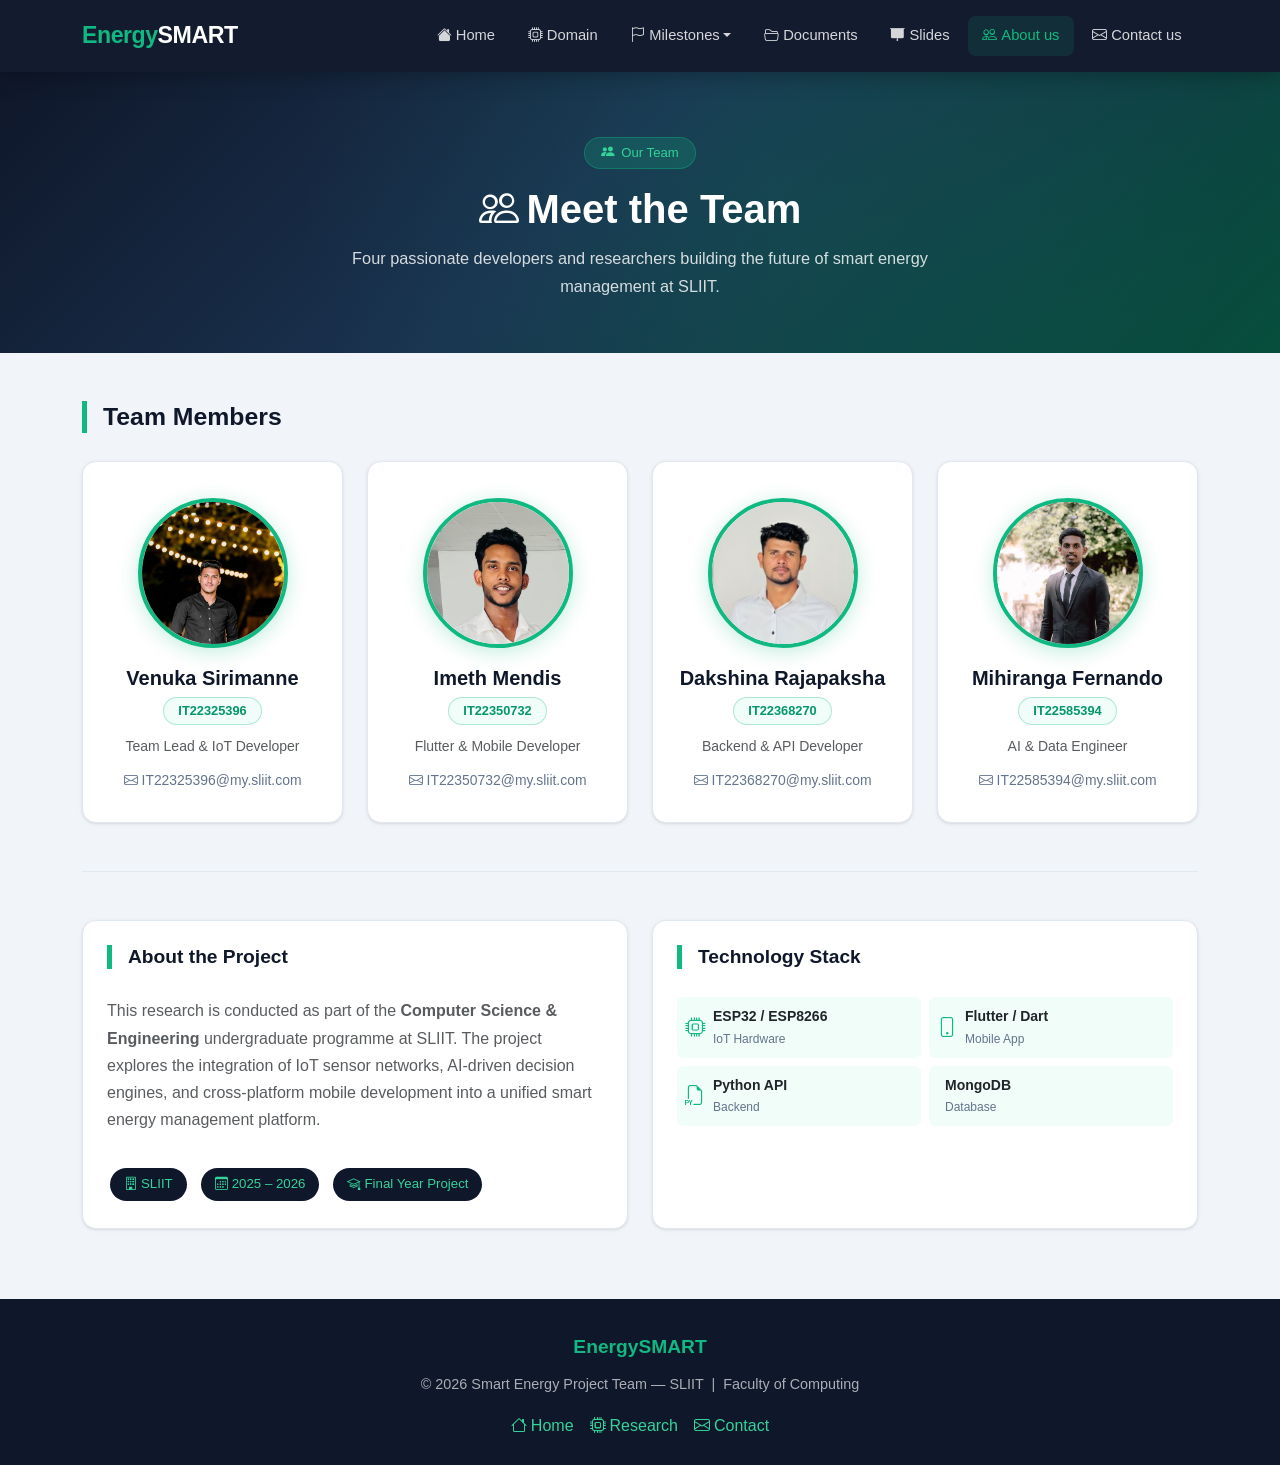
==== commit 096cba14: "merge: resolve conflicts, accept remote versions" ====
--- a/about.html
+++ b/about.html
@@ -2,6 +2,7 @@
 <html lang="en">
 <head>
     <meta charset="UTF-8">
+    <meta name="viewport" content="width=device-width, initial-scale=1.0">
     <title>About Us | Smart Energy Management</title>
     <link href="https://cdn.jsdelivr.net/npm/bootstrap@5.3.0/dist/css/bootstrap.min.css" rel="stylesheet">
     <link href="https://cdn.jsdelivr.net/npm/bootstrap-icons@1.11.3/font/bootstrap-icons.css" rel="stylesheet">
@@ -9,102 +10,152 @@
 </head>
 <body>
 
+<!-- ── Navbar ── -->
 <nav class="navbar navbar-expand-lg navbar-dark sticky-top">
     <div class="container">
-        <a class="navbar-brand" href="index.html">EnergySMART</a>
-        <button class="navbar-toggler" type="button" data-bs-toggle="collapse" data-bs-target="#navbarNav">
+        <a class="navbar-brand" href="index.html">Energy<span>SMART</span></a>
+        <button class="navbar-toggler" type="button" data-bs-toggle="collapse" data-bs-target="#navbarNav" aria-label="Toggle navigation">
             <span class="navbar-toggler-icon"></span>
         </button>
         <div class="collapse navbar-collapse" id="navbarNav">
-            <ul class="navbar-nav ms-auto">
-                <li class="nav-item"><a class="nav-link" href="index.html">Home</a></li>
-                <li class="nav-item"><a class="nav-link" href="domain.html">Domain</a></li>
+            <ul class="navbar-nav ms-auto align-items-lg-center">
+                <li class="nav-item"><a class="nav-link" href="index.html"><i class="bi bi-house-fill me-1"></i>Home</a></li>
+                <li class="nav-item"><a class="nav-link" href="domain.html"><i class="bi bi-cpu me-1"></i>Domain</a></li>
                 <li class="nav-item dropdown">
-                    <a class="nav-link dropdown-toggle" href="#" id="milestoneDrop" data-bs-toggle="dropdown">Milestones</a>
+                    <a class="nav-link dropdown-toggle" href="#" id="milestoneDrop" data-bs-toggle="dropdown" aria-expanded="false"><i class="bi bi-flag me-1"></i>Milestones</a>
                     <ul class="dropdown-menu">
-                        <li><a class="dropdown-item" href="milestones.html#proposal">Project Proposal</a></li>
-                        <li><a class="dropdown-item" href="milestones.html#pp1">Progress Presentation 1</a></li>
-                        <li><a class="dropdown-item" href="milestones.html#pp2">Progress Presentation 2</a></li>
-                        <li><a class="dropdown-item" href="milestones.html#final">Final Assessment</a></li>
+                        <li><a class="dropdown-item" href="milestones.html#proposal"><i class="bi bi-file-text me-2"></i>Project Proposal</a></li>
+                        <li><a class="dropdown-item" href="milestones.html#pp1"><i class="bi bi-easel me-2"></i>Progress Presentation 1</a></li>
+                        <li><a class="dropdown-item" href="milestones.html#pp2"><i class="bi bi-easel2 me-2"></i>Progress Presentation 2</a></li>
+                        <li><a class="dropdown-item" href="milestones.html#final"><i class="bi bi-trophy me-2"></i>Final Assessment</a></li>
                     </ul>
                 </li>
-                <li class="nav-item"><a class="nav-link" href="documents.html">Documents</a></li>
-                <li class="nav-item"><a class="nav-link" href="slides.html">Slides</a></li>
-                <li class="nav-item"><a class="nav-link active" href="about.html">About us</a></li>
-                <li class="nav-item"><a class="nav-link" href="contact.html">Contact us</a></li>
+                <li class="nav-item"><a class="nav-link" href="documents.html"><i class="bi bi-folder2-open me-1"></i>Documents</a></li>
+                <li class="nav-item"><a class="nav-link" href="slides.html"><i class="bi bi-easel3 me-1"></i>Slides</a></li>
+                <li class="nav-item"><a class="nav-link active" href="about.html"><i class="bi bi-people me-1"></i>About us</a></li>
+                <li class="nav-item"><a class="nav-link" href="contact.html"><i class="bi bi-envelope me-1"></i>Contact us</a></li>
             </ul>
         </div>
     </div>
 </nav>
 
-<style>
-    .member-img {
-        width: 160px;
-        height: 160px;
-        object-fit: cover;
-        object-position: center top;
-        border-radius: 50%;
-        border: 4px solid #27ae60;
-        display: block;
-        margin: 0 auto 16px;
-    }
-    .member-card {
-        background: #fff;
-        border-radius: 14px;
-        padding: 28px 16px 20px;
-        box-shadow: 0 4px 16px rgba(0,0,0,0.08);
-        transition: transform .2s;
-    }
-    .member-card:hover { transform: translateY(-5px); }
-</style>
+<!-- ── Page Hero ── -->
+<div class="page-hero">
+    <div class="container position-relative">
+        <div class="page-hero-badge"><i class="bi bi-people-fill"></i>Our Team</div>
+        <h1><i class="bi bi-people me-2"></i>Meet the Team</h1>
+        <p>Four passionate developers and researchers building the future of smart energy management at SLIIT.</p>
+    </div>
+</div>
 
+<!-- ── Team Members ── -->
 <main class="container my-5">
-    <h2 class="section-title">Our Team</h2>
-    <div class="row text-center mt-5 g-4">
-        <div class="col-md-3 col-sm-6">
+    <h2 class="section-title">Team Members</h2>
+    <div class="row g-4">
+
+        <div class="col-sm-6 col-lg-3">
             <div class="member-card">
                 <img src="assets/images/member1.jpg" class="member-img" alt="Venuka Sirimanne">
-                <h5 class="mb-1">Venuka Sirimanne</h5>
-                <p class="text-muted mb-1"><small>IT22325396</small></p>
-                <p class="mb-0"><a href="mailto:IT22325396@my.sliit.com" class="text-decoration-none small">IT22325396@my.sliit.com</a></p>
+                <h5>Venuka Sirimanne</h5>
+                <span class="id-badge">IT22325396</span>
+                <p class="text-muted small mb-2">Team Lead &amp; IoT Developer</p>
+                <a href="mailto:IT22325396@my.sliit.com"><i class="bi bi-envelope me-1"></i>IT22325396@my.sliit.com</a>
             </div>
         </div>
-        <div class="col-md-3 col-sm-6">
+
+        <div class="col-sm-6 col-lg-3">
             <div class="member-card">
                 <img src="assets/images/member2.jpg" class="member-img" alt="Imeth Mendis">
-                <h5 class="mb-1">Imeth Mendis</h5>
-                <p class="text-muted mb-1"><small>IT22350732</small></p>
-                <p class="mb-0"><a href="mailto:IT22350732@my.sliit.com" class="text-decoration-none small">IT22350732@my.sliit.com</a></p>
+                <h5>Imeth Mendis</h5>
+                <span class="id-badge">IT22350732</span>
+                <p class="text-muted small mb-2">Flutter &amp; Mobile Developer</p>
+                <a href="mailto:IT22350732@my.sliit.com"><i class="bi bi-envelope me-1"></i>IT22350732@my.sliit.com</a>
             </div>
         </div>
-        <div class="col-md-3 col-sm-6">
+
+        <div class="col-sm-6 col-lg-3">
             <div class="member-card">
                 <img src="assets/images/member3.jpg" class="member-img" alt="Dakshina Rajapaksha">
-                <h5 class="mb-1">Dakshina Rajapaksha</h5>
-                <p class="text-muted mb-1"><small>IT22368270</small></p>
-                <p class="mb-0"><a href="mailto:IT22368270@my.sliit.com" class="text-decoration-none small">IT22368270@my.sliit.com</a></p>
+                <h5>Dakshina Rajapaksha</h5>
+                <span class="id-badge">IT22368270</span>
+                <p class="text-muted small mb-2">Backend &amp; API Developer</p>
+                <a href="mailto:IT22368270@my.sliit.com"><i class="bi bi-envelope me-1"></i>IT22368270@my.sliit.com</a>
             </div>
         </div>
-        <div class="col-md-3 col-sm-6">
+
+        <div class="col-sm-6 col-lg-3">
             <div class="member-card">
                 <img src="assets/images/member4.jpg" class="member-img" alt="Mihiranga Fernando">
-                <h5 class="mb-1">Mihiranga Fernando</h5>
-                <p class="text-muted mb-1"><small>IT22585394</small></p>
-                <p class="mb-0"><a href="mailto:IT22585394@my.sliit.com" class="text-decoration-none small">IT22585394@my.sliit.com</a></p>
+                <h5>Mihiranga Fernando</h5>
+                <span class="id-badge">IT22585394</span>
+                <p class="text-muted small mb-2">AI &amp; Data Engineer</p>
+                <a href="mailto:IT22585394@my.sliit.com"><i class="bi bi-envelope me-1"></i>IT22585394@my.sliit.com</a>
+            </div>
+        </div>
+
+    </div>
+
+    <!-- ── Project Info ── -->
+    <div class="divider"></div>
+    <div class="row g-4 align-items-stretch">
+        <div class="col-md-6">
+            <div class="card p-4 h-100">
+                <h4 class="section-title" style="font-size:1.2rem;">About the Project</h4>
+                <p class="text-muted">This research is conducted as part of the <strong>Computer Science &amp; Engineering</strong> undergraduate programme at SLIIT. The project explores the integration of IoT sensor networks, AI-driven decision engines, and cross-platform mobile development into a unified smart energy management platform.</p>
+                <div class="d-flex flex-wrap gap-2 mt-3">
+                    <span class="tech-badge"><i class="bi bi-building me-1"></i>SLIIT</span>
+                    <span class="tech-badge"><i class="bi bi-calendar3 me-1"></i>2025 – 2026</span>
+                    <span class="tech-badge"><i class="bi bi-mortarboard me-1"></i>Final Year Project</span>
+                </div>
+            </div>
+        </div>
+        <div class="col-md-6">
+            <div class="card p-4 h-100">
+                <h4 class="section-title" style="font-size:1.2rem;">Technology Stack</h4>
+                <div class="row g-2">
+                    <div class="col-6">
+                        <div class="d-flex align-items-center gap-2 p-2 rounded" style="background:var(--surface-alt);">
+                            <i class="bi bi-cpu text-accent fs-5"></i>
+                            <div><div class="fw-600 small">ESP32 / ESP8266</div><div style="font-size:.75rem; color:var(--text-muted);">IoT Hardware</div></div>
+                        </div>
+                    </div>
+                    <div class="col-6">
+                        <div class="d-flex align-items-center gap-2 p-2 rounded" style="background:var(--surface-alt);">
+                            <i class="bi bi-phone text-accent fs-5"></i>
+                            <div><div class="fw-600 small">Flutter / Dart</div><div style="font-size:.75rem; color:var(--text-muted);">Mobile App</div></div>
+                        </div>
+                    </div>
+                    <div class="col-6">
+                        <div class="d-flex align-items-center gap-2 p-2 rounded" style="background:var(--surface-alt);">
+                            <i class="bi bi-filetype-py text-accent fs-5"></i>
+                            <div><div class="fw-600 small">Python API</div><div style="font-size:.75rem; color:var(--text-muted);">Backend</div></div>
+                        </div>
+                    </div>
+                    <div class="col-6">
+                        <div class="d-flex align-items-center gap-2 p-2 rounded" style="background:var(--surface-alt);">
+                            <i class="bi bi-leaf text-accent fs-5"></i>
+                            <div><div class="fw-600 small">MongoDB</div><div style="font-size:.75rem; color:var(--text-muted);">Database</div></div>
+                        </div>
+                    </div>
+                </div>
             </div>
         </div>
     </div>
 </main>
-<footer class="text-center py-4 mt-5" style="background:#0f172a; color:rgba(255,255,255,.65);">
+
+<!-- ── Footer ── -->
+<footer>
     <div class="container">
-        <p class="mb-2" style="font-family:'Poppins',sans-serif; font-size:1.1rem; font-weight:800; color:#10b981;">EnergySMART</p>
-        <p class="mb-3" style="font-size:.88rem;">&copy; 2026 Smart Energy Project Team &mdash; SLIIT &nbsp;|&nbsp; Faculty of Computing</p>
-        <a href="https://github.com/Siri200211/Energy_Project_Web" target="_blank" rel="noopener noreferrer" style="color:rgba(255,255,255,.75); font-size:.9rem; text-decoration:none; display:inline-flex; align-items:center; gap:6px; border:1px solid rgba(255,255,255,.2); border-radius:20px; padding:6px 16px; transition:all .2s;" onmouseover="this.style.color='white';this.style.borderColor='rgba(255,255,255,.5)'" onmouseout="this.style.color='rgba(255,255,255,.75)';this.style.borderColor='rgba(255,255,255,.2)'">
-            <i class="bi bi-github" style="font-size:1.1rem;"></i> View on GitHub
-        </a>
+        <div class="footer-brand">EnergySMART</div>
+        <p>&copy; 2026 Smart Energy Project Team &mdash; SLIIT &nbsp;|&nbsp; Faculty of Computing</p>
+        <div class="mt-3 d-flex justify-content-center gap-3">
+            <a href="index.html"><i class="bi bi-house me-1"></i>Home</a>
+            <a href="domain.html"><i class="bi bi-cpu me-1"></i>Research</a>
+            <a href="contact.html"><i class="bi bi-envelope me-1"></i>Contact</a>
+        </div>
     </div>
 </footer>
 
 <script src="https://cdn.jsdelivr.net/npm/bootstrap@5.3.0/dist/js/bootstrap.bundle.min.js"></script>
 </body>
-</html>+</html>
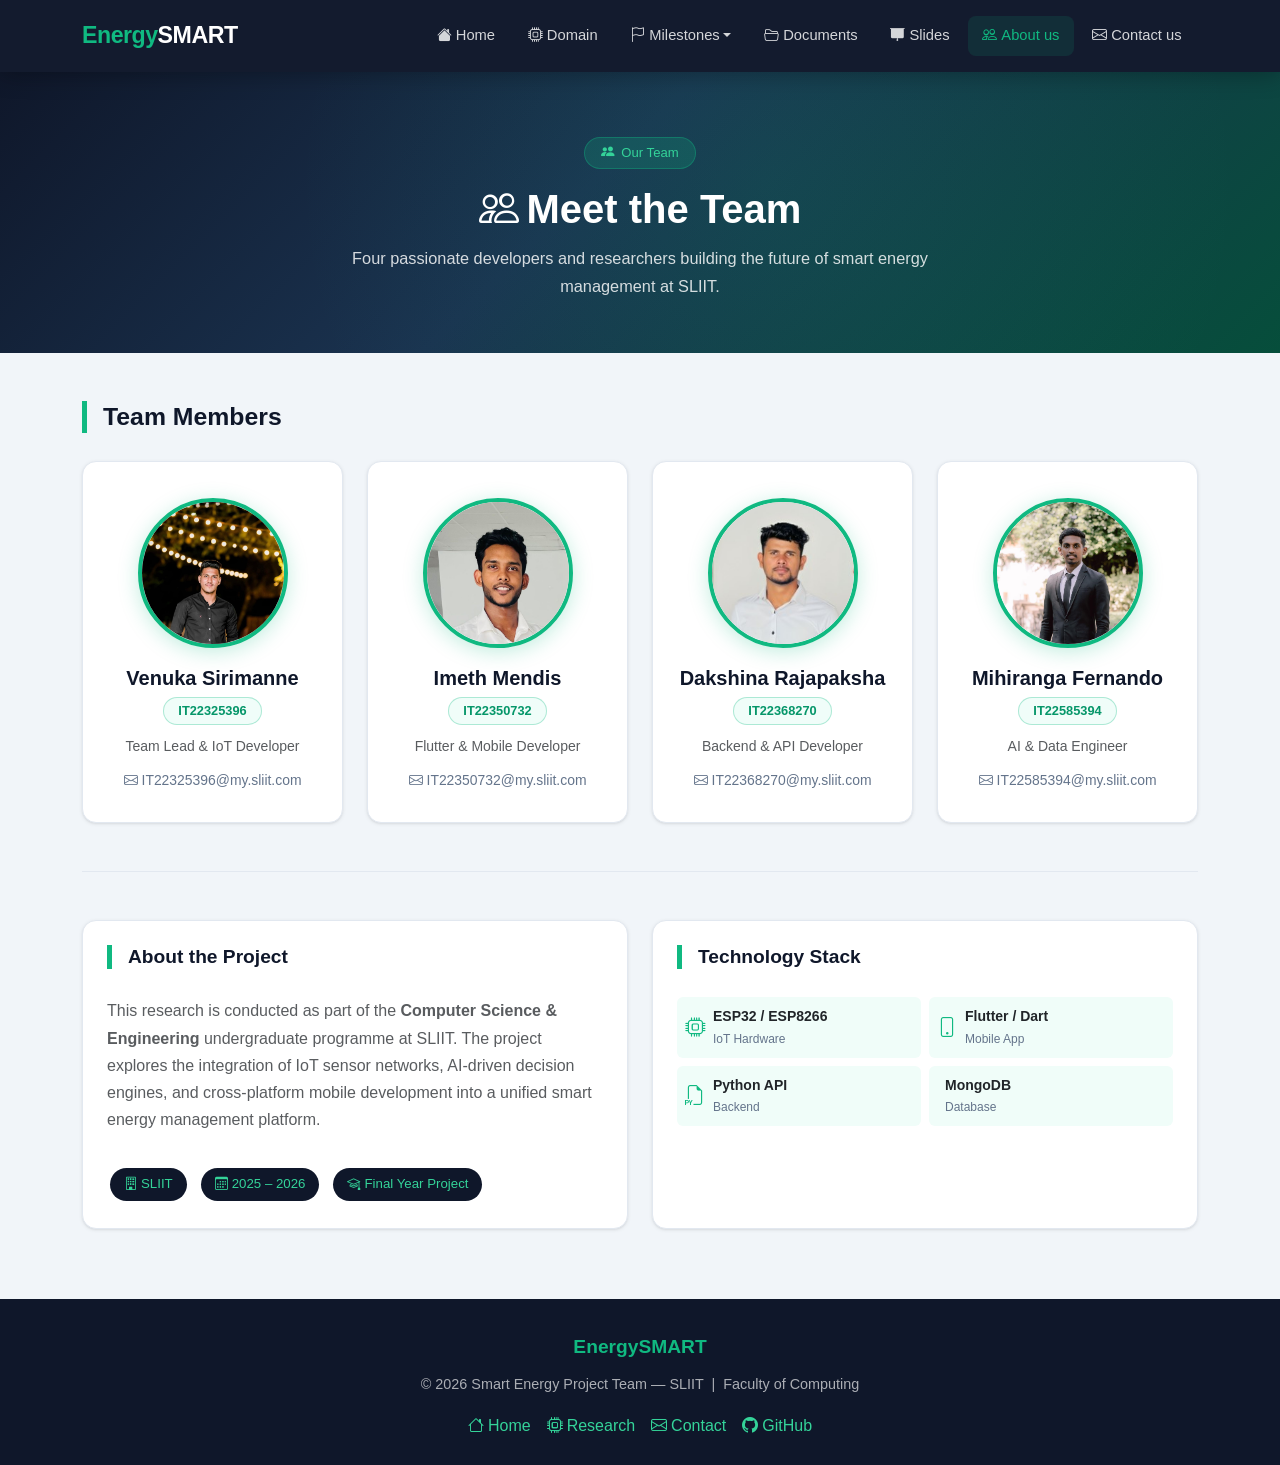
==== commit ad7f67f2: "feat: add GitHub repo link to footer on all 7 pages" ====
--- a/about.html
+++ b/about.html
@@ -152,6 +152,7 @@
             <a href="index.html"><i class="bi bi-house me-1"></i>Home</a>
             <a href="domain.html"><i class="bi bi-cpu me-1"></i>Research</a>
             <a href="contact.html"><i class="bi bi-envelope me-1"></i>Contact</a>
+            <a href="https://github.com/Siri200211/Energy_Project_Web" target="_blank" rel="noopener noreferrer"><i class="bi bi-github me-1"></i>GitHub</a>
         </div>
     </div>
 </footer>
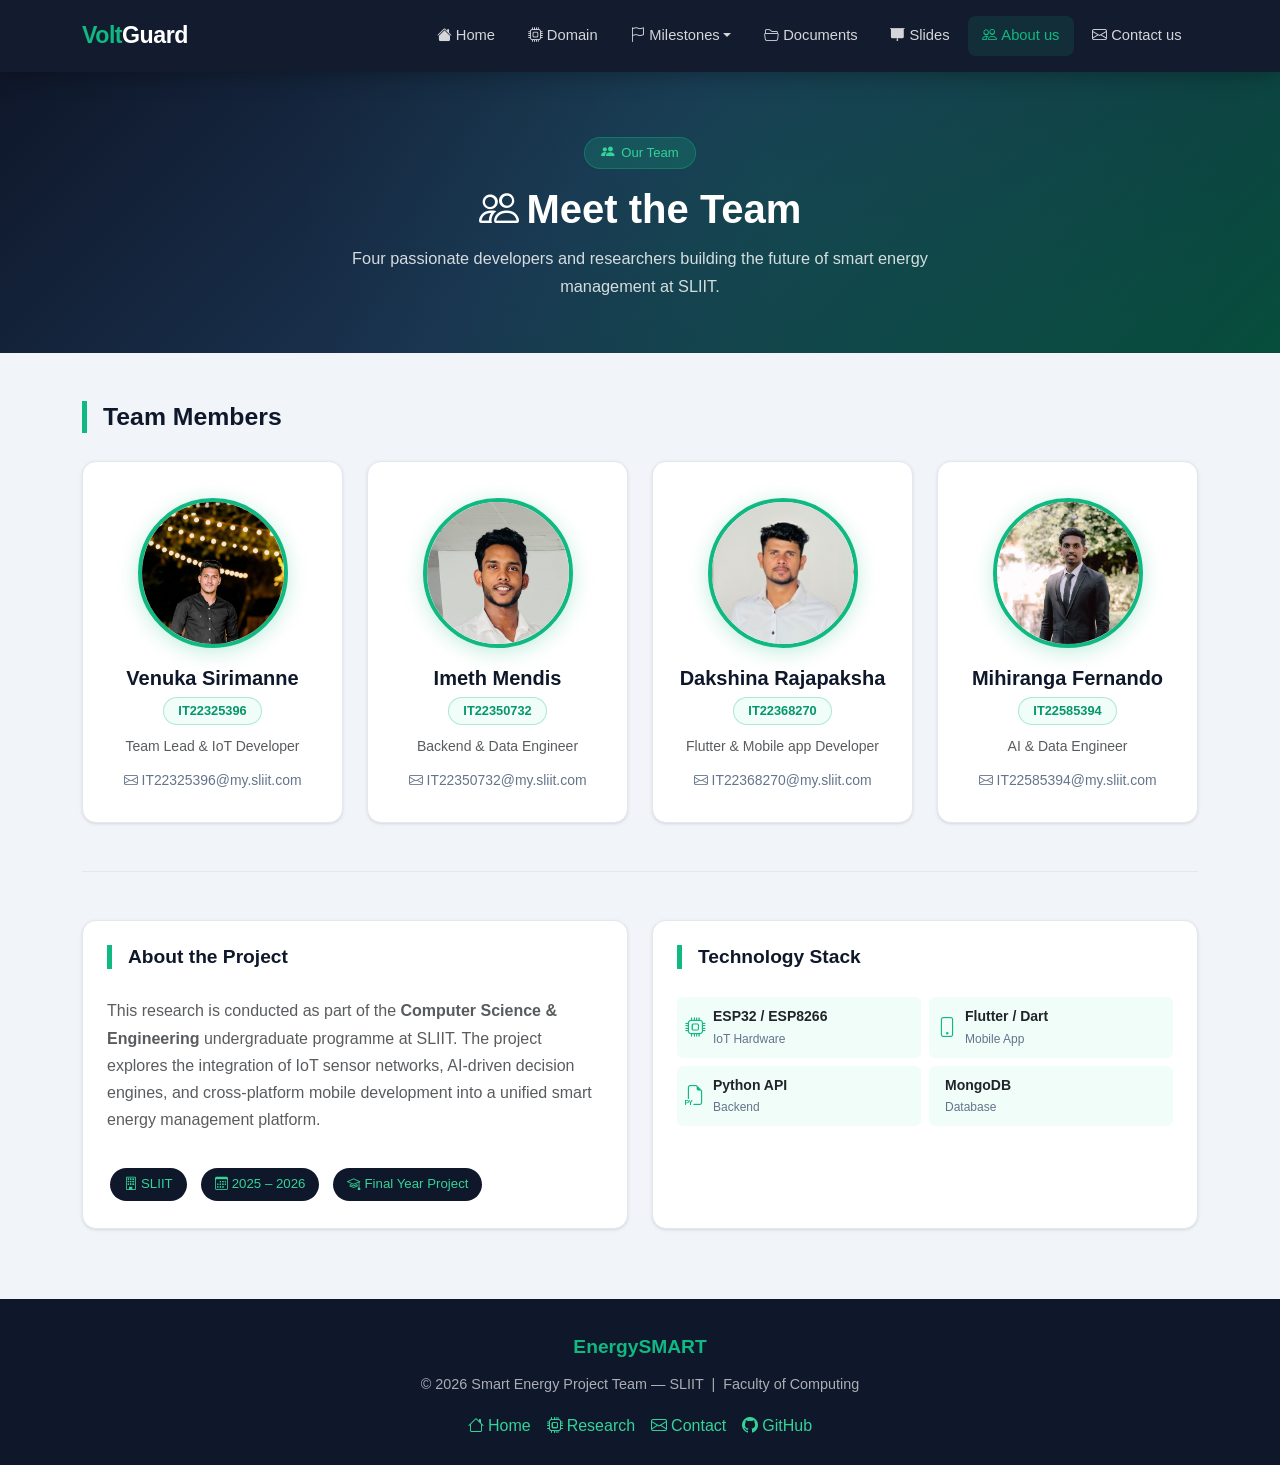
==== commit a4d49ab9: "refactor: remove navbar and footer components from all project pages" ====
--- a/about.html
+++ b/about.html
@@ -1,5 +1,6 @@
 ﻿<!DOCTYPE html>
 <html lang="en">
+
 <head>
     <meta charset="UTF-8">
     <meta name="viewport" content="width=device-width, initial-scale=1.0">
@@ -8,155 +9,193 @@
     <link href="https://cdn.jsdelivr.net/npm/bootstrap-icons@1.11.3/font/bootstrap-icons.css" rel="stylesheet">
     <link rel="stylesheet" href="assets/css/style.css">
 </head>
+
 <body>
 
-<!-- ── Navbar ── -->
-<nav class="navbar navbar-expand-lg navbar-dark sticky-top">
-    <div class="container">
-        <a class="navbar-brand" href="index.html">Energy<span>SMART</span></a>
-        <button class="navbar-toggler" type="button" data-bs-toggle="collapse" data-bs-target="#navbarNav" aria-label="Toggle navigation">
-            <span class="navbar-toggler-icon"></span>
-        </button>
-        <div class="collapse navbar-collapse" id="navbarNav">
-            <ul class="navbar-nav ms-auto align-items-lg-center">
-                <li class="nav-item"><a class="nav-link" href="index.html"><i class="bi bi-house-fill me-1"></i>Home</a></li>
-                <li class="nav-item"><a class="nav-link" href="domain.html"><i class="bi bi-cpu me-1"></i>Domain</a></li>
-                <li class="nav-item dropdown">
-                    <a class="nav-link dropdown-toggle" href="#" id="milestoneDrop" data-bs-toggle="dropdown" aria-expanded="false"><i class="bi bi-flag me-1"></i>Milestones</a>
-                    <ul class="dropdown-menu">
-                        <li><a class="dropdown-item" href="milestones.html#proposal"><i class="bi bi-file-text me-2"></i>Project Proposal</a></li>
-                        <li><a class="dropdown-item" href="milestones.html#pp1"><i class="bi bi-easel me-2"></i>Progress Presentation 1</a></li>
-                        <li><a class="dropdown-item" href="milestones.html#pp2"><i class="bi bi-easel2 me-2"></i>Progress Presentation 2</a></li>
-                        <li><a class="dropdown-item" href="milestones.html#final"><i class="bi bi-trophy me-2"></i>Final Assessment</a></li>
-                    </ul>
-                </li>
-                <li class="nav-item"><a class="nav-link" href="documents.html"><i class="bi bi-folder2-open me-1"></i>Documents</a></li>
-                <li class="nav-item"><a class="nav-link" href="slides.html"><i class="bi bi-easel3 me-1"></i>Slides</a></li>
-                <li class="nav-item"><a class="nav-link active" href="about.html"><i class="bi bi-people me-1"></i>About us</a></li>
-                <li class="nav-item"><a class="nav-link" href="contact.html"><i class="bi bi-envelope me-1"></i>Contact us</a></li>
-            </ul>
+    <!-- ── Navbar ── -->
+    <nav class="navbar navbar-expand-lg navbar-dark sticky-top">
+        <div class="container">
+            <a class="navbar-brand" href="index.html">Volt<span>Guard</span></a>
+            <button class="navbar-toggler" type="button" data-bs-toggle="collapse" data-bs-target="#navbarNav"
+                aria-label="Toggle navigation">
+                <span class="navbar-toggler-icon"></span>
+            </button>
+            <div class="collapse navbar-collapse" id="navbarNav">
+                <ul class="navbar-nav ms-auto align-items-lg-center">
+                    <li class="nav-item"><a class="nav-link" href="index.html"><i
+                                class="bi bi-house-fill me-1"></i>Home</a></li>
+                    <li class="nav-item"><a class="nav-link" href="domain.html"><i class="bi bi-cpu me-1"></i>Domain</a>
+                    </li>
+                    <li class="nav-item dropdown">
+                        <a class="nav-link dropdown-toggle" href="#" id="milestoneDrop" data-bs-toggle="dropdown"
+                            aria-expanded="false"><i class="bi bi-flag me-1"></i>Milestones</a>
+                        <ul class="dropdown-menu">
+                            <li><a class="dropdown-item" href="milestones.html#proposal"><i
+                                        class="bi bi-file-text me-2"></i>Project Proposal</a></li>
+                            <li><a class="dropdown-item" href="milestones.html#pp1"><i
+                                        class="bi bi-easel me-2"></i>Progress Presentation 1</a></li>
+                            <li><a class="dropdown-item" href="milestones.html#pp2"><i
+                                        class="bi bi-easel2 me-2"></i>Progress Presentation 2</a></li>
+                            <li><a class="dropdown-item" href="milestones.html#final"><i
+                                        class="bi bi-trophy me-2"></i>Final Assessment</a></li>
+                        </ul>
+                    </li>
+                    <li class="nav-item"><a class="nav-link" href="documents.html"><i
+                                class="bi bi-folder2-open me-1"></i>Documents</a></li>
+                    <li class="nav-item"><a class="nav-link" href="slides.html"><i
+                                class="bi bi-easel3 me-1"></i>Slides</a></li>
+                    <li class="nav-item"><a class="nav-link active" href="about.html"><i
+                                class="bi bi-people me-1"></i>About us</a></li>
+                    <li class="nav-item"><a class="nav-link" href="contact.html"><i
+                                class="bi bi-envelope me-1"></i>Contact us</a></li>
+                </ul>
+            </div>
+        </div>
+    </nav>
+
+    <!-- ── Page Hero ── -->
+    <div class="page-hero">
+        <div class="container position-relative">
+            <div class="page-hero-badge"><i class="bi bi-people-fill"></i>Our Team</div>
+            <h1><i class="bi bi-people me-2"></i>Meet the Team</h1>
+            <p>Four passionate developers and researchers building the future of smart energy management at SLIIT.</p>
         </div>
     </div>
-</nav>
-
-<!-- ── Page Hero ── -->
-<div class="page-hero">
-    <div class="container position-relative">
-        <div class="page-hero-badge"><i class="bi bi-people-fill"></i>Our Team</div>
-        <h1><i class="bi bi-people me-2"></i>Meet the Team</h1>
-        <p>Four passionate developers and researchers building the future of smart energy management at SLIIT.</p>
-    </div>
-</div>
-
-<!-- ── Team Members ── -->
-<main class="container my-5">
-    <h2 class="section-title">Team Members</h2>
-    <div class="row g-4">
-
-        <div class="col-sm-6 col-lg-3">
-            <div class="member-card">
-                <img src="assets/images/member1.jpg" class="member-img" alt="Venuka Sirimanne">
-                <h5>Venuka Sirimanne</h5>
-                <span class="id-badge">IT22325396</span>
-                <p class="text-muted small mb-2">Team Lead &amp; IoT Developer</p>
-                <a href="mailto:IT22325396@my.sliit.com"><i class="bi bi-envelope me-1"></i>IT22325396@my.sliit.com</a>
-            </div>
-        </div>
-
-        <div class="col-sm-6 col-lg-3">
-            <div class="member-card">
-                <img src="assets/images/member2.jpg" class="member-img" alt="Imeth Mendis">
-                <h5>Imeth Mendis</h5>
-                <span class="id-badge">IT22350732</span>
-                <p class="text-muted small mb-2">Flutter &amp; Mobile Developer</p>
-                <a href="mailto:IT22350732@my.sliit.com"><i class="bi bi-envelope me-1"></i>IT22350732@my.sliit.com</a>
-            </div>
-        </div>
-
-        <div class="col-sm-6 col-lg-3">
-            <div class="member-card">
-                <img src="assets/images/member3.jpg" class="member-img" alt="Dakshina Rajapaksha">
-                <h5>Dakshina Rajapaksha</h5>
-                <span class="id-badge">IT22368270</span>
-                <p class="text-muted small mb-2">Backend &amp; API Developer</p>
-                <a href="mailto:IT22368270@my.sliit.com"><i class="bi bi-envelope me-1"></i>IT22368270@my.sliit.com</a>
-            </div>
-        </div>
-
-        <div class="col-sm-6 col-lg-3">
-            <div class="member-card">
-                <img src="assets/images/member4.jpg" class="member-img" alt="Mihiranga Fernando">
-                <h5>Mihiranga Fernando</h5>
-                <span class="id-badge">IT22585394</span>
-                <p class="text-muted small mb-2">AI &amp; Data Engineer</p>
-                <a href="mailto:IT22585394@my.sliit.com"><i class="bi bi-envelope me-1"></i>IT22585394@my.sliit.com</a>
-            </div>
-        </div>
-
-    </div>
-
-    <!-- ── Project Info ── -->
-    <div class="divider"></div>
-    <div class="row g-4 align-items-stretch">
-        <div class="col-md-6">
-            <div class="card p-4 h-100">
-                <h4 class="section-title" style="font-size:1.2rem;">About the Project</h4>
-                <p class="text-muted">This research is conducted as part of the <strong>Computer Science &amp; Engineering</strong> undergraduate programme at SLIIT. The project explores the integration of IoT sensor networks, AI-driven decision engines, and cross-platform mobile development into a unified smart energy management platform.</p>
-                <div class="d-flex flex-wrap gap-2 mt-3">
-                    <span class="tech-badge"><i class="bi bi-building me-1"></i>SLIIT</span>
-                    <span class="tech-badge"><i class="bi bi-calendar3 me-1"></i>2025 – 2026</span>
-                    <span class="tech-badge"><i class="bi bi-mortarboard me-1"></i>Final Year Project</span>
-                </div>
-            </div>
-        </div>
-        <div class="col-md-6">
-            <div class="card p-4 h-100">
-                <h4 class="section-title" style="font-size:1.2rem;">Technology Stack</h4>
-                <div class="row g-2">
-                    <div class="col-6">
-                        <div class="d-flex align-items-center gap-2 p-2 rounded" style="background:var(--surface-alt);">
-                            <i class="bi bi-cpu text-accent fs-5"></i>
-                            <div><div class="fw-600 small">ESP32 / ESP8266</div><div style="font-size:.75rem; color:var(--text-muted);">IoT Hardware</div></div>
-                        </div>
+
+    <!-- ── Team Members ── -->
+    <main class="container my-5">
+        <h2 class="section-title">Team Members</h2>
+        <div class="row g-4">
+
+            <div class="col-sm-6 col-lg-3">
+                <div class="member-card">
+                    <img src="assets/images/member1.jpg" class="member-img" alt="Venuka Sirimanne">
+                    <h5>Venuka Sirimanne</h5>
+                    <span class="id-badge">IT22325396</span>
+                    <p class="text-muted small mb-2">Team Lead &amp; IoT Developer</p>
+                    <a href="mailto:IT22325396@my.sliit.com"><i
+                            class="bi bi-envelope me-1"></i>IT22325396@my.sliit.com</a>
+                </div>
+            </div>
+
+            <div class="col-sm-6 col-lg-3">
+                <div class="member-card">
+                    <img src="assets/images/member2.jpg" class="member-img" alt="Imeth Mendis">
+                    <h5>Imeth Mendis</h5>
+                    <span class="id-badge">IT22350732</span>
+                    <p class="text-muted small mb-2">Backend &amp; Data Engineer</p>
+                    <a href="mailto:IT22350732@my.sliit.com"><i
+                            class="bi bi-envelope me-1"></i>IT22350732@my.sliit.com</a>
+                </div>
+            </div>
+
+            <div class="col-sm-6 col-lg-3">
+                <div class="member-card">
+                    <img src="assets/images/member3.jpg" class="member-img" alt="Dakshina Rajapaksha">
+                    <h5>Dakshina Rajapaksha</h5>
+                    <span class="id-badge">IT22368270</span>
+                    <p class="text-muted small mb-2">Flutter &amp; Mobile app Developer</p>
+                    <a href="mailto:IT22368270@my.sliit.com"><i
+                            class="bi bi-envelope me-1"></i>IT22368270@my.sliit.com</a>
+                </div>
+            </div>
+
+            <div class="col-sm-6 col-lg-3">
+                <div class="member-card">
+                    <img src="assets/images/member4.jpg" class="member-img" alt="Mihiranga Fernando">
+                    <h5>Mihiranga Fernando</h5>
+                    <span class="id-badge">IT22585394</span>
+                    <p class="text-muted small mb-2">AI &amp; Data Engineer</p>
+                    <a href="mailto:IT22585394@my.sliit.com"><i
+                            class="bi bi-envelope me-1"></i>IT22585394@my.sliit.com</a>
+                </div>
+            </div>
+
+        </div>
+
+        <!-- ── Project Info ── -->
+        <div class="divider"></div>
+        <div class="row g-4 align-items-stretch">
+            <div class="col-md-6">
+                <div class="card p-4 h-100">
+                    <h4 class="section-title" style="font-size:1.2rem;">About the Project</h4>
+                    <p class="text-muted">This research is conducted as part of the <strong>Computer Science &amp;
+                            Engineering</strong> undergraduate programme at SLIIT. The project explores the integration
+                        of IoT sensor networks, AI-driven decision engines, and cross-platform mobile development into a
+                        unified smart energy management platform.</p>
+                    <div class="d-flex flex-wrap gap-2 mt-3">
+                        <span class="tech-badge"><i class="bi bi-building me-1"></i>SLIIT</span>
+                        <span class="tech-badge"><i class="bi bi-calendar3 me-1"></i>2025 – 2026</span>
+                        <span class="tech-badge"><i class="bi bi-mortarboard me-1"></i>Final Year Project</span>
                     </div>
-                    <div class="col-6">
-                        <div class="d-flex align-items-center gap-2 p-2 rounded" style="background:var(--surface-alt);">
-                            <i class="bi bi-phone text-accent fs-5"></i>
-                            <div><div class="fw-600 small">Flutter / Dart</div><div style="font-size:.75rem; color:var(--text-muted);">Mobile App</div></div>
+                </div>
+            </div>
+            <div class="col-md-6">
+                <div class="card p-4 h-100">
+                    <h4 class="section-title" style="font-size:1.2rem;">Technology Stack</h4>
+                    <div class="row g-2">
+                        <div class="col-6">
+                            <div class="d-flex align-items-center gap-2 p-2 rounded"
+                                style="background:var(--surface-alt);">
+                                <i class="bi bi-cpu text-accent fs-5"></i>
+                                <div>
+                                    <div class="fw-600 small">ESP32 / ESP8266</div>
+                                    <div style="font-size:.75rem; color:var(--text-muted);">IoT Hardware</div>
+                                </div>
+                            </div>
+                        </div>
+                        <div class="col-6">
+                            <div class="d-flex align-items-center gap-2 p-2 rounded"
+                                style="background:var(--surface-alt);">
+                                <i class="bi bi-phone text-accent fs-5"></i>
+                                <div>
+                                    <div class="fw-600 small">Flutter / Dart</div>
+                                    <div style="font-size:.75rem; color:var(--text-muted);">Mobile App</div>
+                                </div>
+                            </div>
+                        </div>
+                        <div class="col-6">
+                            <div class="d-flex align-items-center gap-2 p-2 rounded"
+                                style="background:var(--surface-alt);">
+                                <i class="bi bi-filetype-py text-accent fs-5"></i>
+                                <div>
+                                    <div class="fw-600 small">Python API</div>
+                                    <div style="font-size:.75rem; color:var(--text-muted);">Backend</div>
+                                </div>
+                            </div>
+                        </div>
+                        <div class="col-6">
+                            <div class="d-flex align-items-center gap-2 p-2 rounded"
+                                style="background:var(--surface-alt);">
+                                <i class="bi bi-leaf text-accent fs-5"></i>
+                                <div>
+                                    <div class="fw-600 small">MongoDB</div>
+                                    <div style="font-size:.75rem; color:var(--text-muted);">Database</div>
+                                </div>
+                            </div>
                         </div>
                     </div>
-                    <div class="col-6">
-                        <div class="d-flex align-items-center gap-2 p-2 rounded" style="background:var(--surface-alt);">
-                            <i class="bi bi-filetype-py text-accent fs-5"></i>
-                            <div><div class="fw-600 small">Python API</div><div style="font-size:.75rem; color:var(--text-muted);">Backend</div></div>
-                        </div>
-                    </div>
-                    <div class="col-6">
-                        <div class="d-flex align-items-center gap-2 p-2 rounded" style="background:var(--surface-alt);">
-                            <i class="bi bi-leaf text-accent fs-5"></i>
-                            <div><div class="fw-600 small">MongoDB</div><div style="font-size:.75rem; color:var(--text-muted);">Database</div></div>
-                        </div>
-                    </div>
-                </div>
-            </div>
-        </div>
-    </div>
-</main>
-
-<!-- ── Footer ── -->
-<footer>
-    <div class="container">
-        <div class="footer-brand">EnergySMART</div>
-        <p>&copy; 2026 Smart Energy Project Team &mdash; SLIIT &nbsp;|&nbsp; Faculty of Computing</p>
-        <div class="mt-3 d-flex justify-content-center gap-3">
-            <a href="index.html"><i class="bi bi-house me-1"></i>Home</a>
-            <a href="domain.html"><i class="bi bi-cpu me-1"></i>Research</a>
-            <a href="contact.html"><i class="bi bi-envelope me-1"></i>Contact</a>
-            <a href="https://github.com/Siri200211/Energy_Project_Web" target="_blank" rel="noopener noreferrer"><i class="bi bi-github me-1"></i>GitHub</a>
-        </div>
-    </div>
-</footer>
-
-<script src="https://cdn.jsdelivr.net/npm/bootstrap@5.3.0/dist/js/bootstrap.bundle.min.js"></script>
+                </div>
+            </div>
+        </div>
+    </main>
+
+    <!-- ── Footer ── -->
+    <footer>
+        <div class="container">
+            <div class="footer-brand">EnergySMART</div>
+            <p>&copy; 2026 Smart Energy Project Team &mdash; SLIIT &nbsp;|&nbsp; Faculty of Computing</p>
+            <div class="mt-3 d-flex justify-content-center gap-3">
+                <a href="index.html"><i class="bi bi-house me-1"></i>Home</a>
+                <a href="domain.html"><i class="bi bi-cpu me-1"></i>Research</a>
+                <a href="contact.html"><i class="bi bi-envelope me-1"></i>Contact</a>
+                <a href="https://github.com/Siri200211/Energy_Project_Web" target="_blank" rel="noopener noreferrer"><i
+                        class="bi bi-github me-1"></i>GitHub</a>
+            </div>
+        </div>
+    </footer>
+
+    <script src="https://cdn.jsdelivr.net/npm/bootstrap@5.3.0/dist/js/bootstrap.bundle.min.js"></script>
 </body>
-</html>
+
+</html>
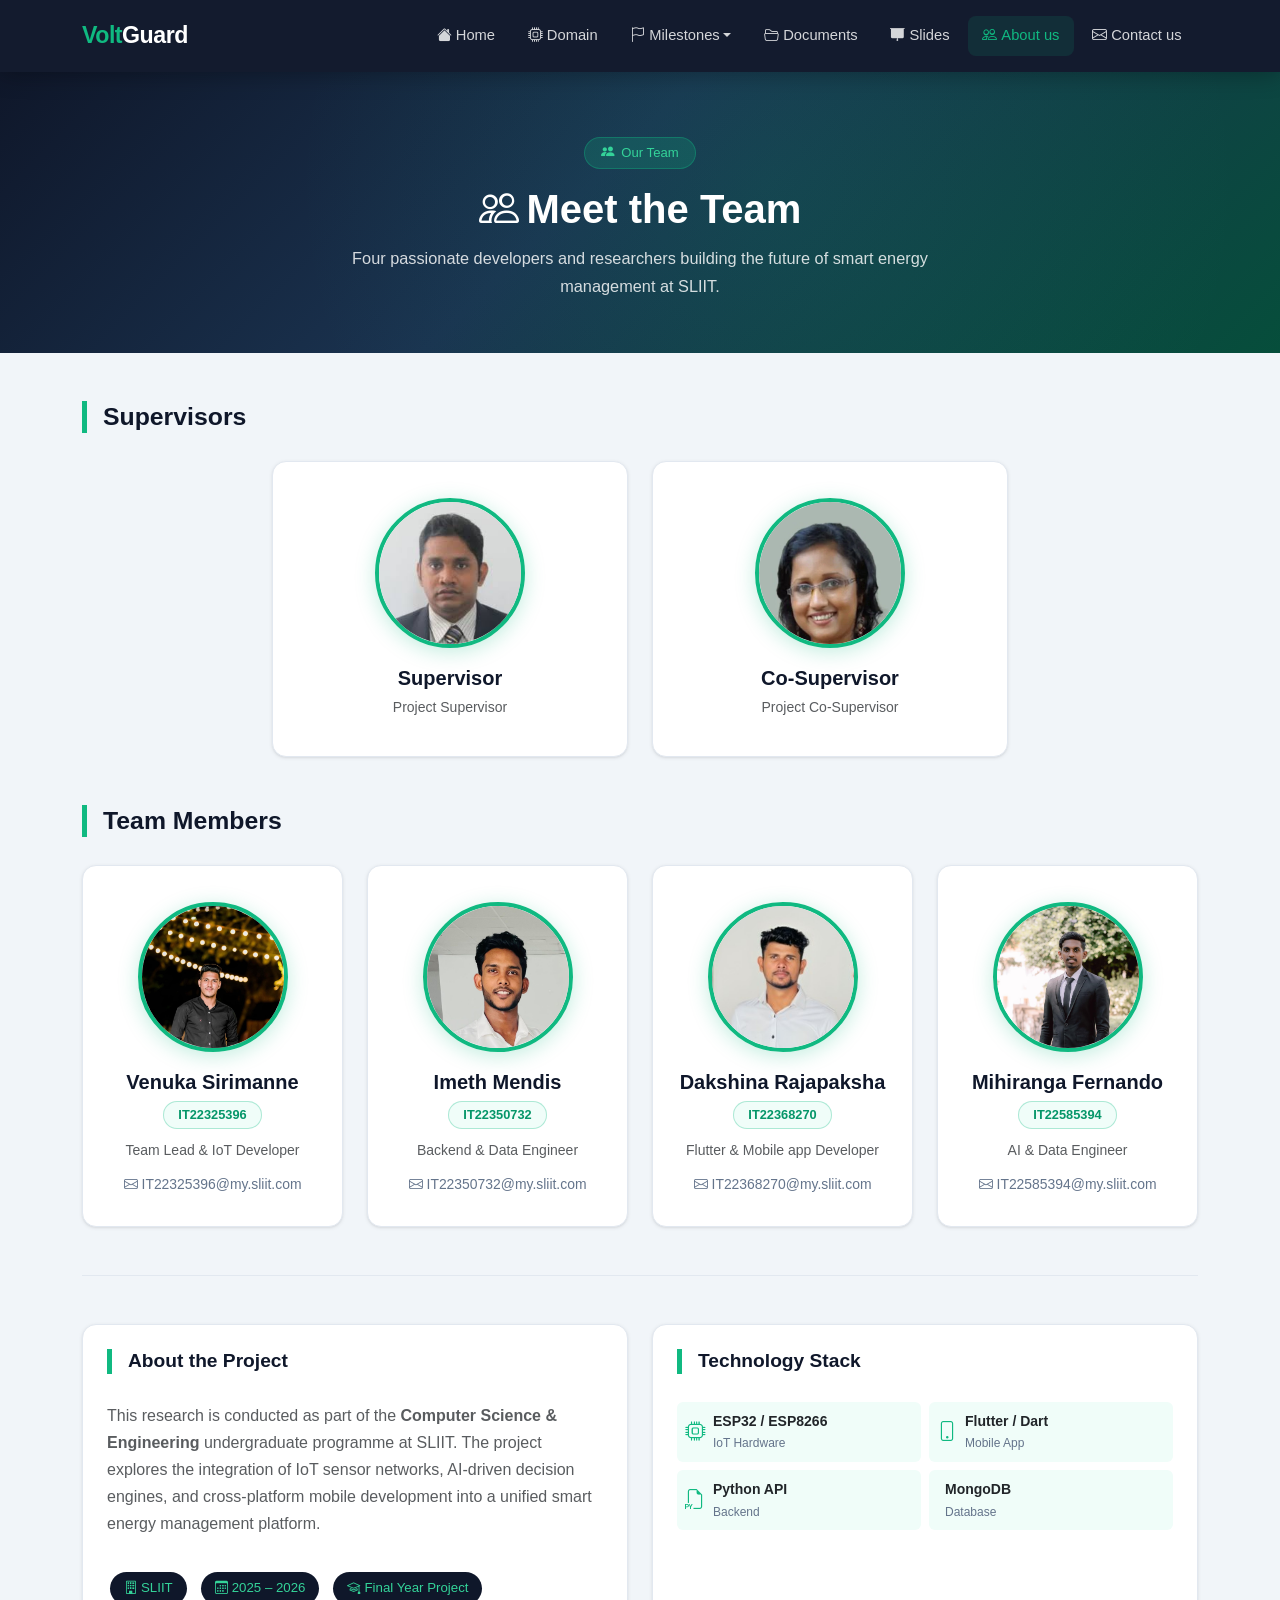
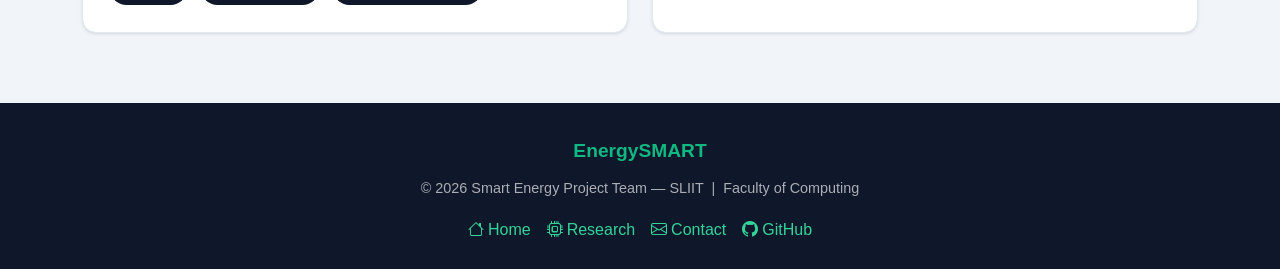
==== commit 7caba9dc: "czc" ====
--- a/about.html
+++ b/about.html
@@ -64,6 +64,25 @@
 
     <!-- ── Team Members ── -->
     <main class="container my-5">
+        <h2 class="section-title">Supervisors</h2>
+        <div class="row g-4 justify-content-center mb-5">
+            <div class="col-sm-6 col-lg-4">
+                <div class="member-card">
+                    <img src="assets/images/images.jpeg" class="member-img" alt="Supervisor">
+                    <h5>Supervisor</h5>
+                    <p class="text-muted small mb-2">Project Supervisor</p>
+                </div>
+            </div>
+
+            <div class="col-sm-6 col-lg-4">
+                <div class="member-card">
+                    <img src="assets/images/Manori-Gamage-2.webp" class="member-img" alt="Co-Supervisor">
+                    <h5>Co-Supervisor</h5>
+                    <p class="text-muted small mb-2">Project Co-Supervisor</p>
+                </div>
+            </div>
+        </div>
+
         <h2 class="section-title">Team Members</h2>
         <div class="row g-4">
 
